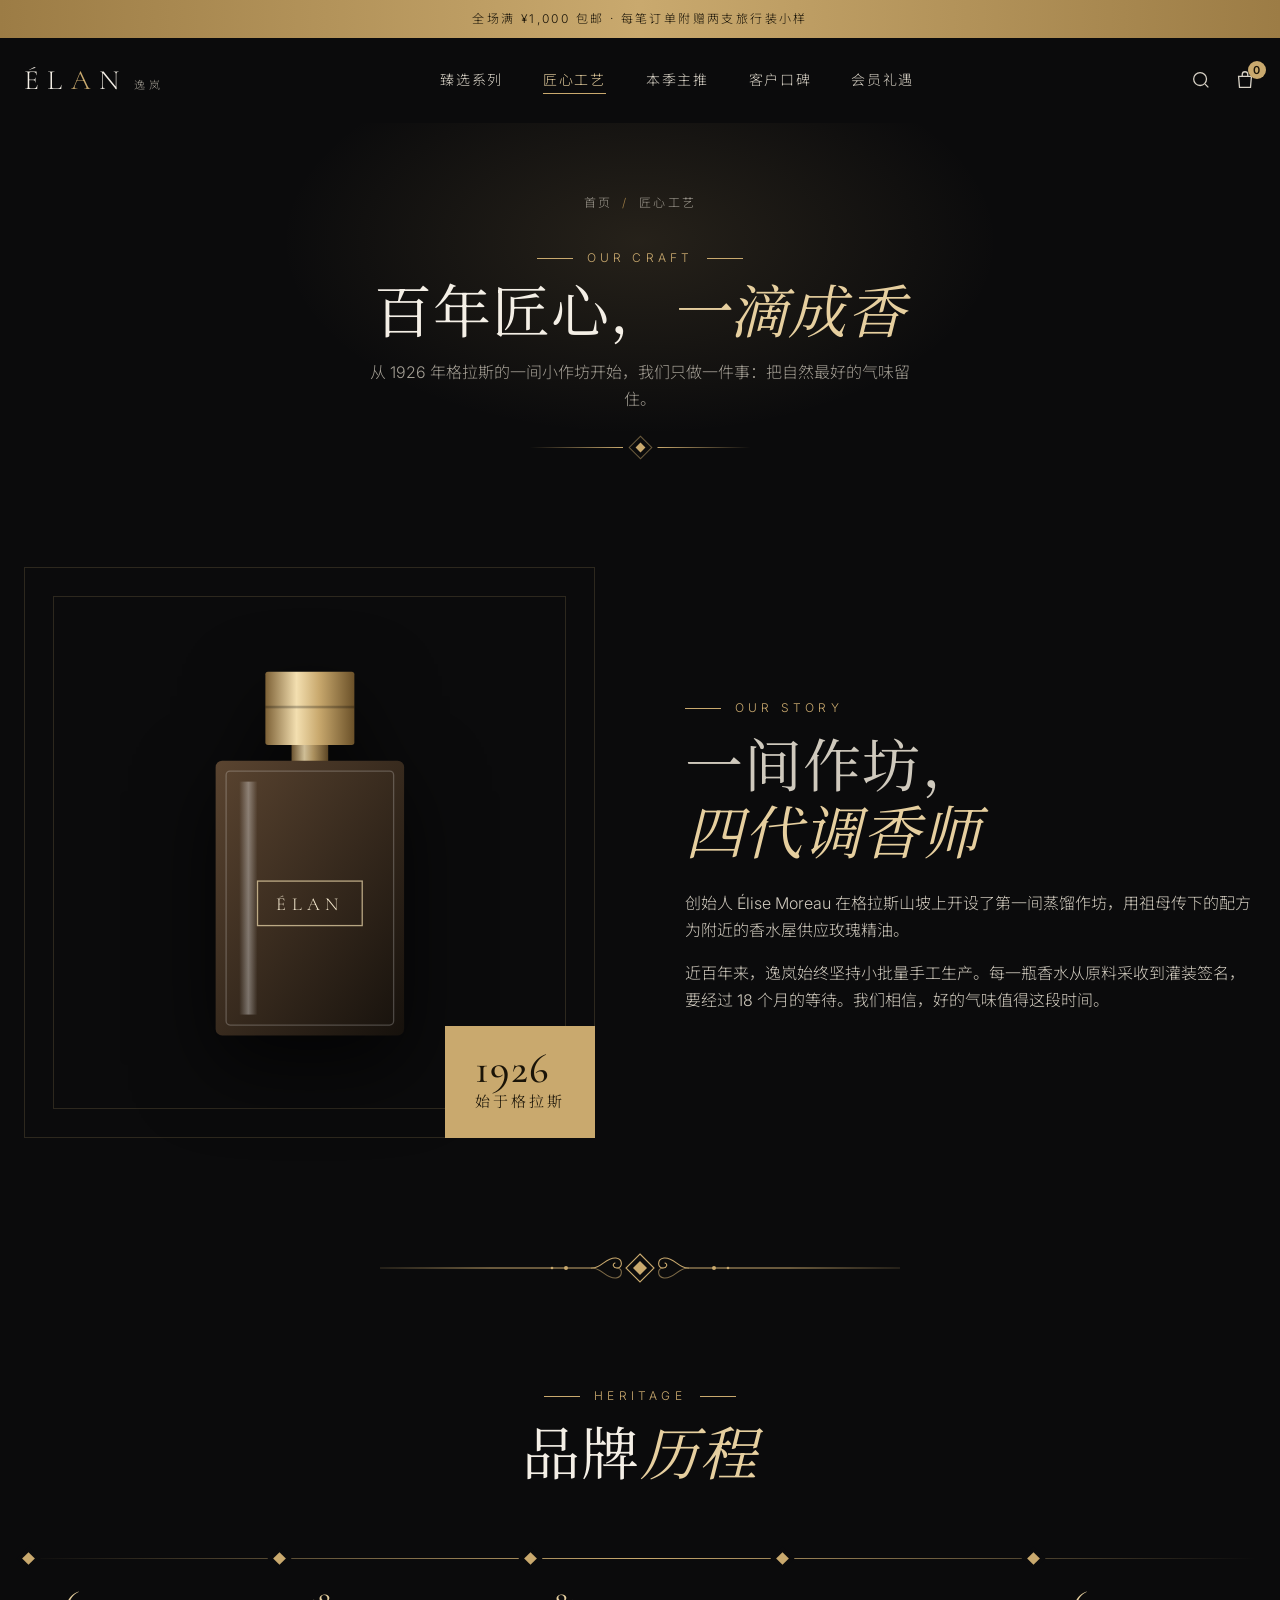
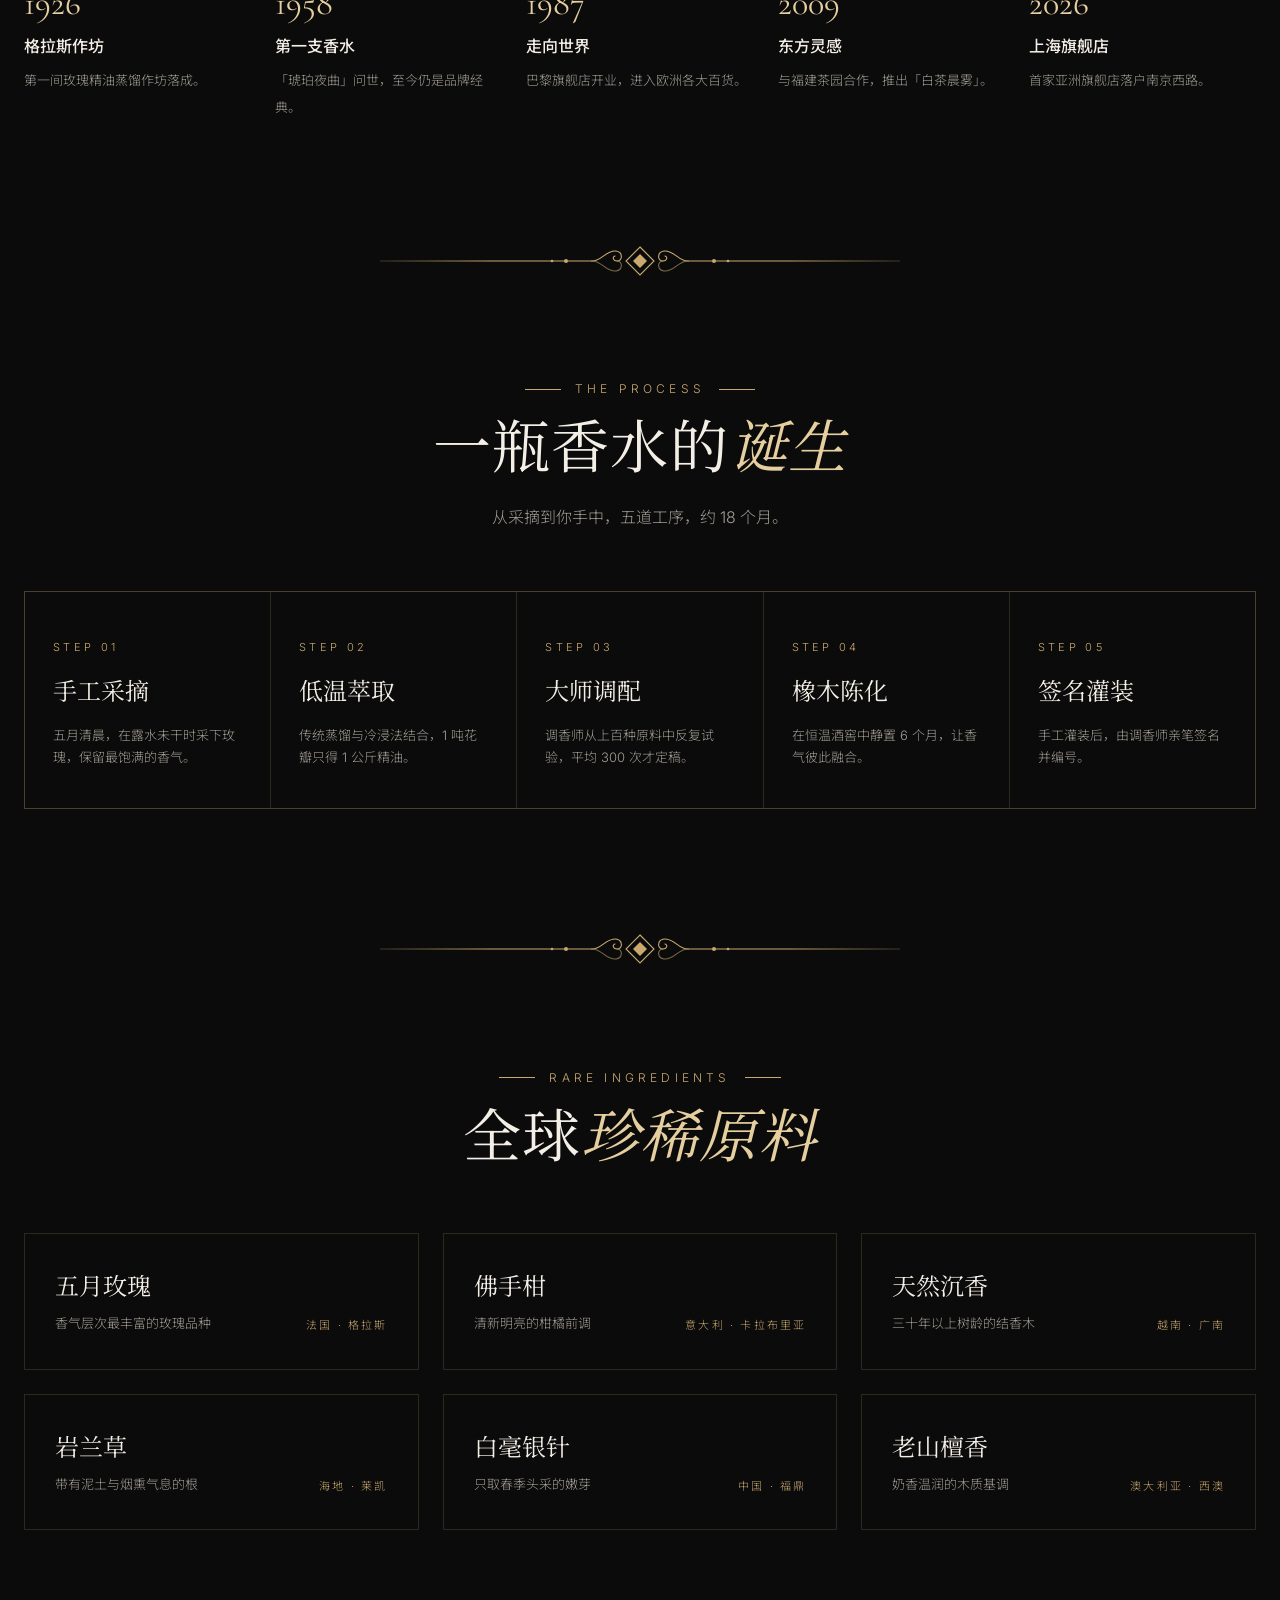
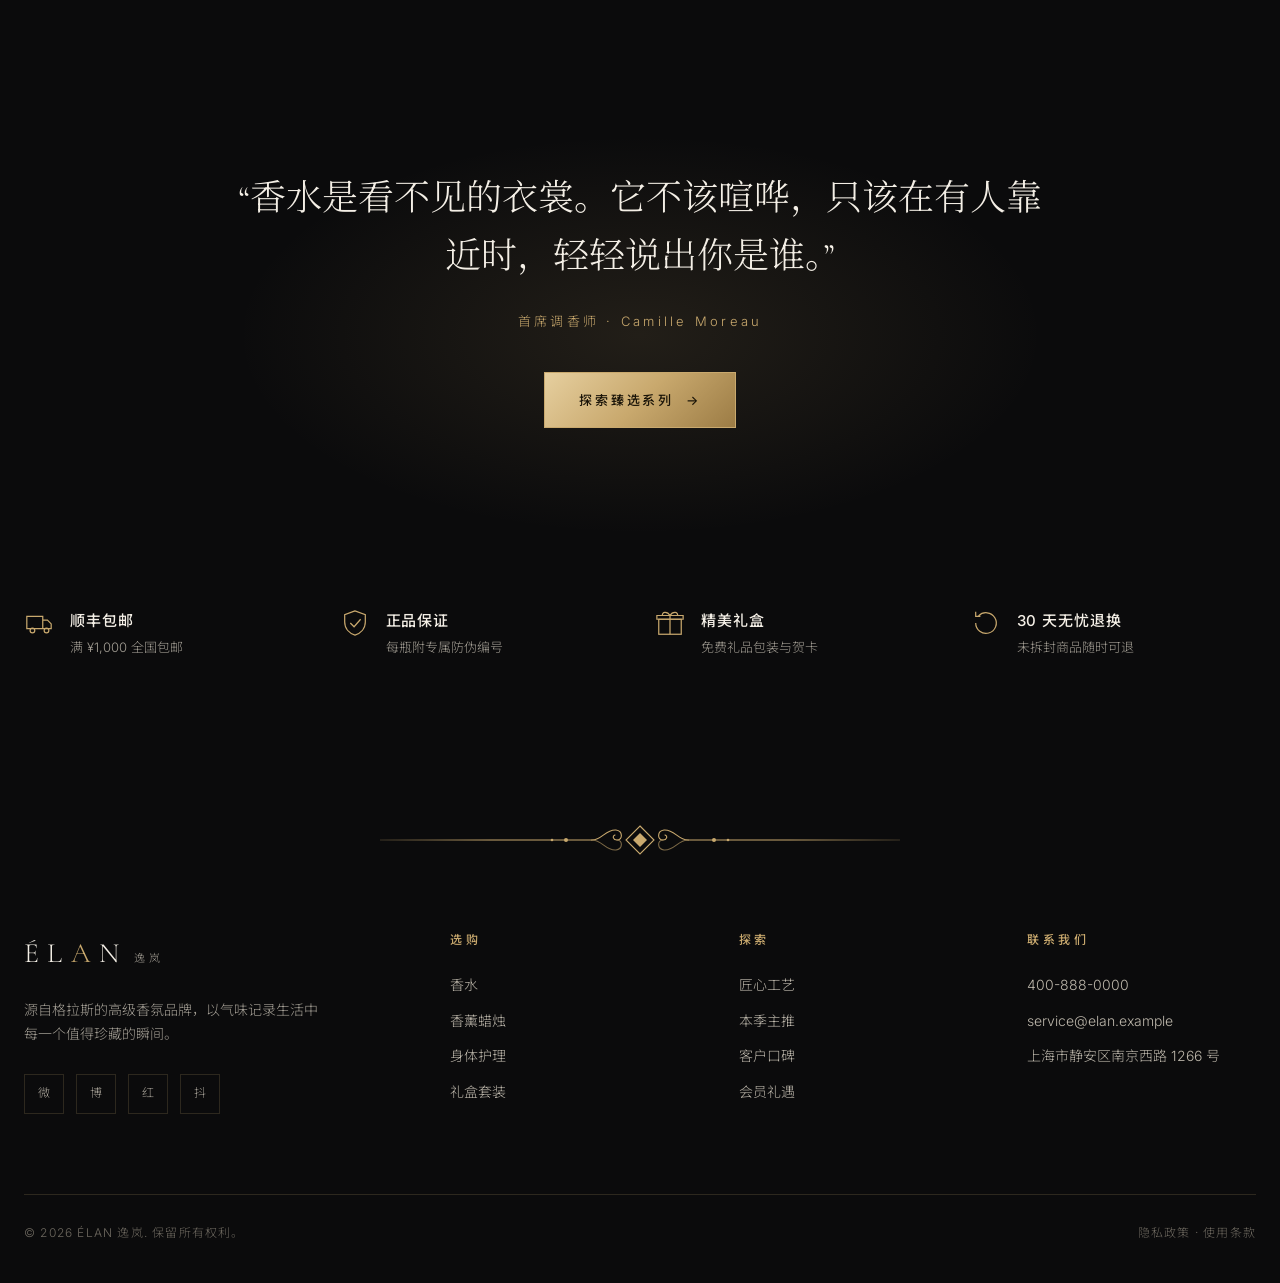
==== craft.html @ 44e28433 "Split into multi-page site with search, cart and product pages - Shared header/footer, product data " ====
<!doctype html>
<html lang="zh-CN">
<head>
  <meta charset="utf-8" />
  <meta name="viewport" content="width=device-width, initial-scale=1" />
  <title>匠心工艺 · ÉLAN 逸岚</title>
  <link rel="preconnect" href="https://fonts.googleapis.com" />
  <link rel="preconnect" href="https://fonts.gstatic.com" crossorigin />
  <link href="https://fonts.googleapis.com/css2?family=Cormorant+Garamond:ital,wght@0,300;0,400;0,500;1,300;1,400&family=Inter:wght@300;400;500&family=Noto+Sans+SC:wght@300;400;500&family=Noto+Serif+SC:wght@300;400;500&display=swap" rel="stylesheet" />
  <link rel="stylesheet" href="assets/styles.css" />
</head>
<body>
  <div id="site-header"></div>

  <main>
    <section class="page-hero">
      <div class="container">
        <nav class="breadcrumb" aria-label="面包屑"><a href="index.html">首页</a><span>/</span>匠心工艺</nav>
        <span class="eyebrow eyebrow-center">Our Craft</span>
        <h1 class="section-title">百年匠心，<em>一滴成香</em></h1>
        <p class="section-lead">从 1926 年格拉斯的一间小作坊开始，我们只做一件事：把自然最好的气味留住。</p>
        <div class="divider-gem" aria-hidden="true"><span></span></div>
      </div>
    </section>
    <section class="tight">
      <div class="container split">
        <div class="craft-visual reveal">
          <div data-bottle="square,#5a4430,#16110c"></div>
          <div class="year"><b>1926</b>始于格拉斯</div>
        </div>
        <div class="prose reveal d1">
          <span class="eyebrow">Our Story</span>
          <h2 class="section-title">一间作坊，<br/><em>四代调香师</em></h2>
          <p>创始人 Élise Moreau 在格拉斯山坡上开设了第一间蒸馏作坊，用祖母传下的配方为附近的香水屋供应玫瑰精油。</p>
          <p>近百年来，逸岚始终坚持小批量手工生产。每一瓶香水从原料采收到灌装签名，要经过 18 个月的等待。我们相信，好的气味值得这段时间。</p>
        </div>
      </div>
    </section>

    <section style="padding-top:0">
      <div class="container">
        <div class="divider-ornate" aria-hidden="true"><svg><use href="#flourish"/></svg></div>
        <div style="text-align:center"><span class="eyebrow eyebrow-center">Heritage</span><h2 class="section-title">品牌<em>历程</em></h2></div>
        <ol class="timeline">
          <li class="reveal"><b>1926</b><strong>格拉斯作坊</strong><span>第一间玫瑰精油蒸馏作坊落成。</span></li>
          <li class="reveal d1"><b>1958</b><strong>第一支香水</strong><span>「琥珀夜曲」问世，至今仍是品牌经典。</span></li>
          <li class="reveal d2"><b>1987</b><strong>走向世界</strong><span>巴黎旗舰店开业，进入欧洲各大百货。</span></li>
          <li class="reveal d3"><b>2009</b><strong>东方灵感</strong><span>与福建茶园合作，推出「白茶晨雾」。</span></li>
          <li class="reveal"><b>2026</b><strong>上海旗舰店</strong><span>首家亚洲旗舰店落户南京西路。</span></li>
        </ol>
      </div>
    </section>

    <section style="padding-top:0">
      <div class="container">
        <div class="divider-ornate" aria-hidden="true"><svg><use href="#flourish"/></svg></div>
        <div style="text-align:center"><span class="eyebrow eyebrow-center">The Process</span><h2 class="section-title">一瓶香水的<em>诞生</em></h2><p class="section-lead" style="margin:0 auto">从采摘到你手中，五道工序，约 18 个月。</p></div>
        <ol class="steps">
          <li class="reveal"><h4>手工采摘</h4><p>五月清晨，在露水未干时采下玫瑰，保留最饱满的香气。</p></li>
          <li class="reveal d1"><h4>低温萃取</h4><p>传统蒸馏与冷浸法结合，1 吨花瓣只得 1 公斤精油。</p></li>
          <li class="reveal d2"><h4>大师调配</h4><p>调香师从上百种原料中反复试验，平均 300 次才定稿。</p></li>
          <li class="reveal d3"><h4>橡木陈化</h4><p>在恒温酒窖中静置 6 个月，让香气彼此融合。</p></li>
          <li class="reveal"><h4>签名灌装</h4><p>手工灌装后，由调香师亲笔签名并编号。</p></li>
        </ol>
      </div>
    </section>

    <section style="padding-top:0">
      <div class="container">
        <div class="divider-ornate" aria-hidden="true"><svg><use href="#flourish"/></svg></div>
        <div style="text-align:center"><span class="eyebrow eyebrow-center">Rare Ingredients</span><h2 class="section-title">全球<em>珍稀原料</em></h2></div>
        <div class="origins">
          <div class="origin reveal"><div><h4>五月玫瑰</h4><p>香气层次最丰富的玫瑰品种</p></div><small>法国 · 格拉斯</small></div>
          <div class="origin reveal d1"><div><h4>佛手柑</h4><p>清新明亮的柑橘前调</p></div><small>意大利 · 卡拉布里亚</small></div>
          <div class="origin reveal d2"><div><h4>天然沉香</h4><p>三十年以上树龄的结香木</p></div><small>越南 · 广南</small></div>
          <div class="origin reveal"><div><h4>岩兰草</h4><p>带有泥土与烟熏气息的根</p></div><small>海地 · 莱凯</small></div>
          <div class="origin reveal d1"><div><h4>白毫银针</h4><p>只取春季头采的嫩芽</p></div><small>中国 · 福鼎</small></div>
          <div class="origin reveal d2"><div><h4>老山檀香</h4><p>奶香温润的木质基调</p></div><small>澳大利亚 · 西澳</small></div>
        </div>
      </div>
    </section>

    <section class="cta">
      <div class="container pull-quote">
        <p class="reveal">“香水是看不见的衣裳。它不该喧哗，只该在有人靠近时，轻轻说出你是谁。”</p>
        <cite class="reveal d1">首席调香师 · Camille Moreau</cite>
        <a href="collection.html" class="btn btn-primary reveal d2" style="margin-top:40px">探索臻选系列 <span class="arrow">→</span></a>
      </div>
    </section>
  </main>

  <div id="site-footer"></div>

  <script src="assets/core.js"></script>
  <script>

  </script>
</body>
</html>
---- assets/styles.css ----
/* =========================================================
   ÉLAN 逸岚 — 高端产品展示模板
   配色：曜石黑 + 香槟金 + 象牙白
   修改下方 :root 变量即可整体换色
   ========================================================= */
:root {
  --bg: #0b0b0c;
  --bg-soft: #131315;
  --bg-card: #18181b;
  --line: rgba(201, 169, 110, 0.18);
  --gold: #c9a96e;
  --gold-light: #e6cf9f;
  --gold-deep: #9c7c45;
  --ivory: #f4efe6;
  --muted: #a39e94;
  --serif: "Cormorant Garamond", "Noto Serif SC", "Songti SC", serif;
  --sans: "Inter", "Noto Sans SC", "PingFang SC", "Microsoft YaHei", sans-serif;
  --radius: 4px;
  --max: 1240px;
  --ease: cubic-bezier(0.22, 0.61, 0.36, 1);
}

*,
*::before,
*::after { box-sizing: border-box; margin: 0; padding: 0; }

html { scroll-behavior: smooth; }

body {
  background: var(--bg);
  color: var(--ivory);
  font-family: var(--sans);
  font-weight: 300;
  line-height: 1.7;
  -webkit-font-smoothing: antialiased;
  overflow-x: hidden;
}

img, svg { display: block; max-width: 100%; }
a { color: inherit; text-decoration: none; }
button { font: inherit; color: inherit; background: none; border: 0; cursor: pointer; }

.container { width: min(var(--max), 100% - 48px); margin-inline: auto; }

.eyebrow {
  display: inline-flex;
  align-items: center;
  gap: 14px;
  font-size: 12px;
  letter-spacing: 0.35em;
  text-transform: uppercase;
  color: var(--gold);
}
.eyebrow::before { content: ""; width: 36px; height: 1px; background: var(--gold); }

.section-title {
  font-family: var(--serif);
  font-weight: 400;
  font-size: clamp(34px, 5vw, 58px);
  line-height: 1.15;
  letter-spacing: 0.02em;
  margin: 18px 0 20px;
}
.section-title em { font-style: italic; color: var(--gold-light); }
.section-lead { color: var(--muted); max-width: 560px; font-size: 16px; }

.btn {
  display: inline-flex;
  align-items: center;
  gap: 12px;
  padding: 16px 34px;
  font-size: 13px;
  letter-spacing: 0.22em;
  text-transform: uppercase;
  border: 1px solid var(--gold);
  transition: all 0.4s var(--ease);
}
.btn-primary {
  background: linear-gradient(135deg, var(--gold-light), var(--gold) 50%, var(--gold-deep));
  color: #1a1408;
  font-weight: 500;
}
.btn-primary:hover { box-shadow: 0 12px 40px -10px rgba(201, 169, 110, 0.6); transform: translateY(-2px); }
.btn-ghost { color: var(--gold-light); }
.btn-ghost:hover { background: rgba(201, 169, 110, 0.08); }
.btn .arrow { transition: transform 0.4s var(--ease); }
.btn:hover .arrow { transform: translateX(4px); }

/* ---------- 顶部公告 & 导航 ---------- */
.announce {
  background: linear-gradient(90deg, var(--gold-deep), var(--gold), var(--gold-deep));
  color: #1a1408;
  text-align: center;
  font-size: 12px;
  letter-spacing: 0.2em;
  padding: 9px 16px;
}

.nav {
  position: sticky;
  top: 0;
  z-index: 50;
  transition: background 0.4s, border-color 0.4s;
  border-bottom: 1px solid transparent;
}
.nav.scrolled {
  background: rgba(11, 11, 12, 0.82);
  backdrop-filter: blur(14px);
  border-color: var(--line);
}
.nav-inner { display: flex; align-items: center; justify-content: space-between; height: 84px; }
.logo { font-family: var(--serif); font-size: 28px; letter-spacing: 0.3em; }
.logo span { color: var(--gold); }
.logo small { font-family: var(--sans); font-size: 11px; letter-spacing: 0.4em; color: var(--muted); margin-left: 6px; }
.nav-links { display: flex; gap: 40px; list-style: none; font-size: 14px; letter-spacing: 0.12em; }
.nav-links a { position: relative; color: #d8d2c6; transition: color 0.3s; }
.nav-links a::after {
  content: ""; position: absolute; left: 0; bottom: -6px; width: 0; height: 1px;
  background: var(--gold); transition: width 0.4s var(--ease);
}
.nav-links a:hover { color: var(--gold-light); }
.nav-links a:hover::after { width: 100%; }
.nav-actions { display: flex; align-items: center; gap: 22px; }
.icon-btn { position: relative; width: 22px; height: 22px; color: #d8d2c6; transition: color 0.3s; }
.icon-btn:hover { color: var(--gold-light); }
.cart-count {
  position: absolute; top: -8px; right: -10px; min-width: 18px; height: 18px;
  padding: 0 4px; border-radius: 9px; background: var(--gold); color: #1a1408;
  font-size: 11px; font-weight: 600; display: grid; place-items: center;
  transition: transform 0.3s var(--ease);
}
.cart-count.bump { transform: scale(1.35); }
.menu-toggle { display: none; }

/* ---------- Hero：展台式开场 ---------- */
.hero { position: relative; overflow: hidden; padding: 56px 0 0; text-align: center; }
.hero::before {
  content: ""; position: absolute; inset: 0;
  background:
    radial-gradient(50% 55% at 50% 42%, rgba(201, 169, 110, 0.26), transparent 70%);
}
.hero-word {
  position: absolute; left: 50%; top: 40px; transform: translateX(-50%);
  font-family: var(--serif); font-weight: 300; font-size: clamp(120px, 26vw, 420px);
  line-height: 0.9; letter-spacing: 0.08em; white-space: nowrap; pointer-events: none;
  background: linear-gradient(180deg, rgba(230, 207, 159, 0.22), rgba(201, 169, 110, 0.02) 80%);
  -webkit-background-clip: text; background-clip: text; color: transparent;
}
.hero-inner { position: relative; display: flex; flex-direction: column; align-items: center; }
.eyebrow-center::after { content: ""; width: 36px; height: 1px; background: var(--gold); }
.hero-stage {
  position: relative; display: flex; align-items: flex-end; justify-content: center;
  gap: clamp(8px, 2.4vw, 36px); width: 100%; max-width: 900px;
  height: clamp(240px, 34vw, 420px); margin: 30px 0 8px; padding-bottom: 34px;
}
.stage-item { position: relative; z-index: 1; filter: drop-shadow(0 30px 30px rgba(0, 0, 0, 0.7)); transition: transform 0.6s var(--ease); }
.stage-item:hover { transform: translateY(-10px); }
.s-hero { width: 22%; animation: float 7s ease-in-out infinite; }
.s-mid { width: 15%; opacity: 0.92; }
.s-far { width: 11%; opacity: 0.7; }
.stage-floor {
  position: absolute; left: 0; right: 0; bottom: 0; height: 37px;
  background: radial-gradient(50% 100% at 50% 0%, rgba(201, 169, 110, 0.32), transparent 80%);
  border-top: 1px solid rgba(201, 169, 110, 0.35);
}
.hero h1 {
  font-family: var(--serif); font-weight: 400; font-size: clamp(36px, 5.4vw, 74px);
  line-height: 1.15; letter-spacing: 0.12em; margin: 26px 0 18px; text-wrap: balance;
}
.hero h1 .dot { color: var(--gold); margin: 0 0.3em; }
.hero h1 em { font-style: normal; background: linear-gradient(120deg, var(--gold-light), var(--gold-deep)); -webkit-background-clip: text; background-clip: text; color: transparent; }
.hero p { color: var(--muted); font-size: 16px; max-width: 520px; margin: 0 auto 38px; }
.hero-cta { display: flex; flex-wrap: wrap; gap: 18px; justify-content: center; }
.hero-bar {
  position: relative; display: grid; grid-template-columns: repeat(4, 1fr);
  margin-top: 72px; border-top: 1px solid var(--line);
}
.hero-bar div { padding: 30px 12px; display: flex; flex-direction: column; gap: 4px; }
.hero-bar div + div { border-left: 1px solid var(--line); }
.hero-bar strong { font-family: var(--serif); font-weight: 400; font-size: 30px; color: var(--gold-light); line-height: 1; }
.hero-bar span { font-size: 12px; letter-spacing: 0.18em; color: var(--muted); }

.rise { animation: rise 1.1s var(--ease) both; }
.rise.r1 { animation-delay: 0.1s; } .rise.r2 { animation-delay: 0.25s; } .rise.r3 { animation-delay: 0.4s; } .rise.r4 { animation-delay: 0.55s; }
@keyframes rise { from { opacity: 0; transform: translateY(30px); } }
@keyframes float { 50% { transform: translateY(-14px); } }

/* ---------- 分割线 ---------- */
.divider-ornate { display: flex; justify-content: center; color: var(--gold); margin-bottom: 90px; }
.divider-ornate svg {
  width: min(600px, 100%); height: 40px;
  -webkit-mask-image: linear-gradient(90deg, transparent, #000 25%, #000 75%, transparent);
  mask-image: linear-gradient(90deg, transparent, #000 25%, #000 75%, transparent);
}
.divider-gem { display: flex; align-items: center; justify-content: center; gap: 14px; margin: 4px auto 26px; width: 220px; }
.divider-gem::before, .divider-gem::after { content: ""; flex: 1; height: 1px; background: linear-gradient(90deg, transparent, var(--gold)); }
.divider-gem::after { transform: scaleX(-1); }
.divider-gem span { width: 7px; height: 7px; background: var(--gold); transform: rotate(45deg); box-shadow: 0 0 0 4px var(--bg), 0 0 0 5px rgba(201, 169, 110, 0.5); }
.divider-gem.left { margin: 8px 0 22px; width: 180px; }
.divider-gem.left::before { display: none; }
.divider-gem.left span { box-shadow: 0 0 0 4px #17140f, 0 0 0 5px rgba(201, 169, 110, 0.5); }
.footer .divider-ornate { margin-bottom: 70px; }

/* ---------- 荣誉奖项条 ---------- */
.honors {
  position: relative; padding: 40px 0 20px;
}
.honors-title {
  display: flex; align-items: center; justify-content: center; gap: 18px; margin-bottom: 36px;
  font-size: 12px; letter-spacing: 0.5em; color: var(--gold);
}
.honors-title::before, .honors-title::after { content: ""; width: 60px; height: 1px; background: linear-gradient(90deg, transparent, var(--gold)); }
.honors-title::after { transform: scaleX(-1); }
.honors-grid { list-style: none; display: grid; grid-template-columns: repeat(4, 1fr); }
.honors-grid li {
  display: flex; align-items: center; justify-content: center; gap: 10px; padding: 6px 12px; text-align: center;
  transition: transform 0.5s var(--ease);
}
.honors-grid li + li { border-left: 1px solid var(--line); }
.honors-grid li:hover { transform: translateY(-4px); }
.honors-grid li:hover .laurel { color: var(--gold-light); }
.laurel { width: 26px; height: 52px; flex-shrink: 0; color: var(--gold); opacity: 0.85; transition: color 0.4s; }
.laurel.flip { transform: scaleX(-1); }
.honors-grid small { display: block; font-family: var(--serif); font-size: 13px; letter-spacing: 0.3em; color: var(--gold); }
.honors-grid strong { display: block; font-family: var(--serif); font-weight: 500; font-size: 19px; letter-spacing: 0.12em; color: var(--ivory); margin: 2px 0; }
.honors-grid span { display: block; font-size: 12px; letter-spacing: 0.1em; color: var(--muted); }

/* ---------- 通用 section ---------- */
section { padding: 120px 0; scroll-margin-top: 100px; }
.section-head { display: flex; justify-content: space-between; align-items: flex-end; gap: 40px; margin-bottom: 70px; flex-wrap: wrap; }

/* ---------- 产品 ---------- */
.filters { display: flex; gap: 8px; flex-wrap: wrap; }
.filter {
  padding: 10px 22px; font-size: 13px; letter-spacing: 0.15em;
  border: 1px solid var(--line); color: var(--muted); transition: all 0.3s;
}
.filter:hover, .filter.active { border-color: var(--gold); color: var(--gold-light); background: rgba(201, 169, 110, 0.06); }

.products { display: grid; grid-template-columns: repeat(4, 1fr); gap: 24px; }
.product {
  position: relative; background: var(--bg-card); border: 1px solid transparent;
  transition: border-color 0.5s, transform 0.5s var(--ease), opacity 0.4s;
}
.product:hover { border-color: var(--line); transform: translateY(-6px); }
.product.hide { display: none; }
.product-media {
  position: relative; aspect-ratio: 4 / 5; display: grid; place-items: center; overflow: hidden;
  background: radial-gradient(70% 60% at 50% 45%, var(--glow, rgba(201, 169, 110, 0.18)), transparent 70%), #121214;
}
.product-media svg { width: 46%; transition: transform 0.8s var(--ease); filter: drop-shadow(0 24px 30px rgba(0, 0, 0, 0.6)); }
.product:hover .product-media svg { transform: scale(1.07) rotate(-2deg); }
.tag {
  position: absolute; top: 18px; left: 18px; font-size: 11px; letter-spacing: 0.2em;
  padding: 5px 12px; border: 1px solid var(--gold); color: var(--gold-light); background: rgba(11, 11, 12, 0.6);
}
.quick-add {
  position: absolute; left: 18px; right: 18px; bottom: 18px; padding: 14px;
  background: var(--ivory); color: #121212; font-size: 12px; letter-spacing: 0.22em; font-weight: 500;
  opacity: 0; transform: translateY(14px); transition: all 0.45s var(--ease);
}
.quick-add:hover { background: var(--gold-light); }
.product:hover .quick-add, .quick-add:focus-visible { opacity: 1; transform: none; }
.product-info { padding: 22px 22px 26px; }
.product-info .cat { font-size: 11px; letter-spacing: 0.25em; color: var(--gold); }
.product-info h3 { font-family: var(--serif); font-weight: 400; font-size: 24px; margin: 6px 0 4px; letter-spacing: 0.04em; }
.product-info .desc { font-size: 13px; color: var(--muted); }
.price-row { display: flex; justify-content: space-between; align-items: center; margin-top: 16px; padding-top: 16px; border-top: 1px solid rgba(255, 255, 255, 0.06); }
.price { font-family: var(--serif); font-size: 22px; color: var(--gold-light); }
.price s { font-size: 15px; color: #5f5a52; margin-left: 8px; }
.stars { color: var(--gold); font-size: 12px; letter-spacing: 2px; }

/* ---------- 工艺 / 卖点 ---------- */
.craft { position: relative; overflow: hidden; background: radial-gradient(45% 55% at 22% 50%, rgba(201, 169, 110, 0.08), transparent 70%); }
.craft-grid { display: grid; grid-template-columns: 1fr 1fr; gap: 100px; align-items: center; }
.craft-visual { position: relative; aspect-ratio: 1; border: 1px solid var(--line); display: grid; place-items: center; }
.craft-visual::before { content: ""; position: absolute; inset: 28px; border: 1px solid var(--line); }
.craft-visual [data-bottle] { width: 46%; position: relative; filter: drop-shadow(0 30px 40px rgba(0, 0, 0, 0.7)); }
.craft-visual .year {
  position: absolute; bottom: -1px; right: -1px; background: var(--gold); color: #1a1408;
  padding: 22px 30px; font-family: var(--serif); font-size: 15px; letter-spacing: 0.2em;
}
.craft-visual .year b { display: block; font-size: 42px; font-weight: 500; letter-spacing: 0.02em; line-height: 1; }
.features { display: grid; grid-template-columns: 1fr 1fr; gap: 44px 40px; margin-top: 54px; }
.feature .num { font-family: var(--serif); font-size: 15px; color: var(--gold); letter-spacing: 0.2em; }
.feature h4 { font-family: var(--serif); font-weight: 400; font-size: 23px; margin: 8px 0 8px; }
.feature p { font-size: 14px; color: var(--muted); }

/* ---------- 数据 ---------- */
.stats { padding: 40px 0 60px; }
.stats-grid { display: grid; grid-template-columns: repeat(4, 1fr); text-align: center; }
.stat { padding: 10px 20px; }
.stat + .stat { border-left: 1px solid var(--line); }
.stat strong { display: block; font-family: var(--serif); font-weight: 300; font-size: clamp(40px, 5vw, 64px); color: var(--gold-light); line-height: 1.1; }
.stat span { font-size: 13px; letter-spacing: 0.2em; color: var(--muted); }

/* ---------- 大图主推 ---------- */
.spotlight-card {
  position: relative; display: grid; grid-template-columns: 1fr 1fr; min-height: 560px; overflow: hidden;
  background: linear-gradient(120deg, #1d1912, #0e0e10 60%);
  border: 1px solid var(--line);
}
.spotlight-copy { padding: 80px 70px; display: flex; flex-direction: column; justify-content: center; position: relative; z-index: 1; }
.spotlight-copy .price { font-size: 36px; margin: 0 0 34px; }
.spotlight-list { list-style: none; margin: 10px 0 30px; display: grid; gap: 12px; }
.spotlight-list li { display: flex; gap: 14px; font-size: 15px; color: #cfc9bd; }
.spotlight-list li::before { content: "✦"; color: var(--gold); font-size: 12px; margin-top: 4px; }
.spotlight-visual { position: relative; display: grid; place-items: center; }
.spotlight-visual::before {
  content: ""; position: absolute; width: 440px; height: 440px; border-radius: 50%;
  background: radial-gradient(circle, rgba(201, 169, 110, 0.35), transparent 65%);
}
.spotlight-copy .hero-cta { justify-content: flex-start; }
.spotlight-visual svg { position: relative; width: 250px; filter: drop-shadow(0 40px 50px rgba(0, 0, 0, 0.8)); }

/* ---------- 评价 ---------- */
.testimonials-grid { display: grid; grid-template-columns: repeat(3, 1fr); gap: 24px; }
.quote { padding: 48px 40px; border: 1px solid var(--line); background: var(--bg-card); position: relative; transition: border-color 0.4s; }
.quote:hover { border-color: rgba(201, 169, 110, 0.45); }
.quote::before { content: "“"; position: absolute; top: 14px; right: 30px; font-family: var(--serif); font-size: 110px; line-height: 1; color: rgba(201, 169, 110, 0.18); }
.quote p { font-family: var(--serif); font-size: 20px; line-height: 1.65; color: #e6e0d4; margin: 18px 0 32px; }
.quote footer { display: flex; align-items: center; gap: 14px; }
.avatar { width: 46px; height: 46px; border-radius: 50%; display: grid; place-items: center; font-family: var(--serif); font-size: 18px; color: #1a1408; background: linear-gradient(135deg, var(--gold-light), var(--gold-deep)); }
.quote footer strong { display: block; font-weight: 500; font-size: 15px; }
.quote footer span { font-size: 12px; color: var(--muted); letter-spacing: 0.1em; }

/* ---------- CTA ---------- */
.cta { position: relative; text-align: center; padding: 120px 0 140px; overflow: hidden; }
.cta::before { content: ""; position: absolute; inset: 0; background: radial-gradient(45% 55% at 50% 55%, rgba(201, 169, 110, 0.12), transparent 70%); }
.cta .container { position: relative; }
.cta .section-lead { margin: 0 auto 46px; }
.subscribe { display: flex; max-width: 520px; margin: 0 auto; border: 1px solid var(--gold); }
.subscribe input {
  flex: 1; min-width: 0; background: transparent; border: 0; outline: 0; padding: 0 24px;
  color: var(--ivory); font: inherit; font-size: 15px;
}
.subscribe input::placeholder { color: #6d685f; }
.subscribe .btn { border: 0; }
.form-note { margin-top: 18px; font-size: 13px; color: var(--gold-light); min-height: 20px; }

/* ---------- 服务保障 ---------- */
.perks { padding: 40px 0 70px; }
.perks-grid { display: grid; grid-template-columns: repeat(4, 1fr); gap: 30px; }
.perk { display: flex; gap: 16px; align-items: flex-start; }
.perk svg { width: 30px; flex-shrink: 0; color: var(--gold); }
.perk strong { display: block; font-weight: 500; font-size: 15px; letter-spacing: 0.06em; }
.perk span { font-size: 13px; color: var(--muted); }

/* ---------- Footer ---------- */
.footer { padding: 90px 0 40px; }
.footer-grid { display: grid; grid-template-columns: 1.6fr repeat(3, 1fr); gap: 60px; }
.footer p { color: var(--muted); font-size: 14px; margin-top: 20px; max-width: 300px; }
.footer h5 { font-size: 12px; letter-spacing: 0.3em; color: var(--gold); font-weight: 500; margin-bottom: 22px; }
.footer ul { list-style: none; display: grid; gap: 12px; font-size: 14px; color: #bdb7ab; }
.footer ul a:hover { color: var(--gold-light); }
.socials { display: flex; gap: 12px; margin-top: 28px; }
.socials a { width: 40px; height: 40px; border: 1px solid var(--line); display: grid; place-items: center; font-size: 12px; color: var(--muted); transition: all 0.3s; }
.socials a:hover { border-color: var(--gold); color: var(--gold-light); }
.footer-bottom { margin-top: 80px; padding-top: 28px; border-top: 1px solid var(--line); display: flex; justify-content: space-between; font-size: 12px; color: #6d685f; letter-spacing: 0.1em; flex-wrap: wrap; gap: 12px; }

/* ---------- Toast ---------- */
.toast {
  position: fixed; left: 50%; bottom: 30px; transform: translate(-50%, 30px); opacity: 0; pointer-events: none;
  background: var(--ivory); color: #121212; padding: 14px 28px; font-size: 14px; letter-spacing: 0.08em;
  transition: all 0.45s var(--ease); z-index: 100; box-shadow: 0 20px 40px -10px rgba(0, 0, 0, 0.6);
}
.toast.show { opacity: 1; transform: translate(-50%, 0); }

/* ---------- 滚动渐显 ---------- */
.reveal { opacity: 0; transform: translateY(40px); transition: opacity 1s var(--ease), transform 1s var(--ease); }
.reveal.in { opacity: 1; transform: none; }
.reveal.d1 { transition-delay: 0.1s; }
.reveal.d2 { transition-delay: 0.2s; }
.reveal.d3 { transition-delay: 0.3s; }

@media (prefers-reduced-motion: reduce) {
  *, *::before, *::after { animation: none !important; transition: none !important; }
  .reveal { opacity: 1; transform: none; }
}

/* ---------- 响应式 ---------- */
@media (max-width: 1080px) {
  .products { grid-template-columns: repeat(2, 1fr); }
  .craft-grid { gap: 60px; }
  .footer-grid { grid-template-columns: 1fr 1fr; }
  .perks-grid { grid-template-columns: repeat(2, 1fr); }
}

@media (max-width: 860px) {
  section { padding: 100px 0; }
  .nav-links {
    position: fixed; inset: 84px 0 auto 0; flex-direction: column; gap: 0;
    background: rgba(11, 11, 12, 0.97); backdrop-filter: blur(14px);
    border-bottom: 1px solid var(--line);
    max-height: 0; overflow: hidden; transition: max-height 0.5s var(--ease);
  }
  .nav-links.open { max-height: 400px; }
  .nav-links li { border-top: 1px solid var(--line); }
  .nav-links a { display: block; padding: 18px 24px; }
  .nav-links a::after { display: none; }
  .menu-toggle { display: block; }
  .craft-grid, .spotlight-card { grid-template-columns: 1fr; }
  .spotlight-copy { padding: 60px 32px; }
  .hero-bar { grid-template-columns: repeat(2, 1fr); }
  .honors-grid { grid-template-columns: repeat(2, 1fr); row-gap: 28px; }
  .honors-grid li:nth-child(3) { border-left: 0; }
  .hero-bar div:nth-child(3) { border-left: 0; }
  .hero-bar div:nth-child(n+3) { border-top: 1px solid var(--line); }
  .spotlight-visual { min-height: 380px; order: -1; }
  .stats-grid { grid-template-columns: repeat(2, 1fr); row-gap: 40px; }
  .stat:nth-child(3) { border-left: 0; }
  .testimonials-grid { grid-template-columns: 1fr; }
}

@media (max-width: 560px) {
  .container { width: calc(100% - 32px); }
  .logo { font-size: 22px; }
  .logo small { display: none; }
  .products { grid-template-columns: 1fr; }
  .features { grid-template-columns: 1fr; }
  .footer-grid { grid-template-columns: 1fr; gap: 40px; }
  .perks-grid { grid-template-columns: 1fr; }
  .subscribe { flex-direction: column; }
  .subscribe input { padding: 18px 20px; }
  .subscribe .btn { justify-content: center; }
  .quick-add { opacity: 1; transform: none; }
  .quote { padding: 40px 26px; }
  .honors-grid li { gap: 4px; padding: 4px; }
  .laurel { width: 16px; height: 34px; }
  .honors-grid strong { font-size: 15px; letter-spacing: 0.04em; white-space: nowrap; }
  .honors-grid span { font-size: 11px; letter-spacing: 0; }
  .hero h1 .dot { display: none; }
  .hero h1 em { display: block; }
  .s-far { display: none; }
  .s-hero { width: 34%; }
  .s-mid { width: 24%; }
}

/* =========================================================
   子页面通用
   ========================================================= */
.nav-links a.active { color: var(--gold-light); }
.nav-links a.active::after { width: 100%; }
.icon-btn.active { color: var(--gold-light); }
.product-figure { position: relative; }
.product-media { display: grid; }
.product-info h3 a:hover { color: var(--gold-light); }
.more-link { display: flex; justify-content: center; margin-top: 56px; }
.text-link { display: inline-block; margin-top: 26px; font-size: 13px; letter-spacing: 0.15em; color: var(--gold-light); border-bottom: 1px solid var(--line); padding-bottom: 4px; }
.text-link:hover { border-color: var(--gold); }

.page-hero { position: relative; padding: 70px 0 40px; text-align: center; }
.page-hero::before { content: ""; position: absolute; inset: 0; background: radial-gradient(40% 70% at 50% 30%, rgba(201, 169, 110, 0.14), transparent 70%); pointer-events: none; }
.page-hero .container { position: relative; }
.breadcrumb { font-size: 12px; letter-spacing: 0.2em; color: var(--muted); margin-bottom: 26px; }
.breadcrumb a:hover { color: var(--gold-light); }
.breadcrumb span { margin: 0 10px; color: var(--gold-deep); }
.page-hero .section-title { margin: 14px 0 10px; }
.page-hero .section-lead { margin: 0 auto; }
.page-hero .divider-gem { margin-top: 30px; }
section.tight { padding: 50px 0 110px; }

.toolbar { display: flex; justify-content: space-between; align-items: center; gap: 20px; flex-wrap: wrap; margin-bottom: 40px; padding-bottom: 24px; border-bottom: 1px solid var(--line); }
.toolbar .count { font-size: 13px; color: var(--muted); letter-spacing: 0.1em; }
.select {
  appearance: none; background: transparent; color: var(--ivory); border: 1px solid var(--line); padding: 10px 40px 10px 16px;
  font: inherit; font-size: 13px; letter-spacing: 0.1em; cursor: pointer;
  background-image: linear-gradient(45deg, transparent 50%, var(--gold) 50%), linear-gradient(135deg, var(--gold) 50%, transparent 50%);
  background-position: calc(100% - 20px) 50%, calc(100% - 15px) 50%; background-size: 5px 5px; background-repeat: no-repeat;
}
.select option { background: var(--bg-card); }
.empty { text-align: center; padding: 70px 20px; color: var(--muted); }
.empty h3 { font-family: var(--serif); font-weight: 400; font-size: 28px; color: var(--ivory); margin-bottom: 10px; }
.empty .btn { margin-top: 26px; }

/* 字段 */
.field { display: grid; gap: 8px; }
.field label { font-size: 12px; letter-spacing: 0.2em; color: var(--gold); }
.input, .textarea {
  width: 100%; background: rgba(255, 255, 255, 0.02); border: 1px solid var(--line); color: var(--ivory);
  font: inherit; font-size: 15px; padding: 14px 16px; outline: none; transition: border-color 0.3s;
}
.input:focus, .textarea:focus, .select:focus { border-color: var(--gold); }
.textarea { min-height: 120px; resize: vertical; }
:focus-visible { outline: 1px solid var(--gold-light); outline-offset: 3px; }

/* 数量 */
.qty { display: inline-flex; align-items: center; border: 1px solid var(--line); }
.qty button { width: 40px; height: 42px; font-size: 18px; color: var(--gold-light); transition: background 0.3s; }
.qty button:hover { background: rgba(201, 169, 110, 0.08); }
.qty span { min-width: 40px; text-align: center; font-variant-numeric: tabular-nums; }

/* 香调金字塔 */
.notes { display: grid; gap: 0; border-top: 1px solid var(--line); }
.notes div { display: grid; grid-template-columns: 90px 1fr; gap: 20px; padding: 16px 0; border-bottom: 1px solid var(--line); }
.notes dt { font-size: 12px; letter-spacing: 0.25em; color: var(--gold); padding-top: 3px; }
.notes dd { color: #d8d2c6; }

/* ---------- 商品详情 ---------- */
.pdp { display: grid; grid-template-columns: 1.1fr 1fr; gap: 80px; align-items: start; }
.pdp-media { position: sticky; top: 110px; aspect-ratio: 1; display: grid; place-items: center; border: 1px solid var(--line); background: radial-gradient(55% 55% at 50% 45%, var(--glow, rgba(201, 169, 110, 0.2)), transparent 70%); }
.pdp-media svg { width: 40%; filter: drop-shadow(0 40px 50px rgba(0, 0, 0, 0.75)); animation: float 7s ease-in-out infinite; }
.pdp-info .cat { font-size: 12px; letter-spacing: 0.3em; color: var(--gold); }
.pdp-info h1 { font-family: var(--serif); font-weight: 400; font-size: clamp(36px, 4.6vw, 56px); line-height: 1.15; margin: 10px 0 4px; }
.pdp-info .en { font-family: var(--serif); font-style: italic; font-size: 20px; color: var(--muted); }
.pdp-meta { display: flex; gap: 18px; align-items: center; margin: 18px 0 26px; font-size: 13px; color: var(--muted); }
.pdp-meta .stars { font-size: 13px; }
.pdp-info .price { font-size: 34px; }
.pdp-info .story { color: #cfc9bd; margin: 24px 0 30px; }
.buy-row { display: flex; gap: 14px; flex-wrap: wrap; margin: 30px 0; }
.buy-row .btn { flex: 1; justify-content: center; min-width: 160px; }
.assure { list-style: none; display: grid; gap: 10px; font-size: 13px; color: var(--muted); }
.assure li::before { content: "✦"; color: var(--gold); margin-right: 10px; font-size: 10px; }

/* ---------- 工艺页 ---------- */
.split { display: grid; grid-template-columns: 1fr 1fr; gap: 90px; align-items: center; }
.split p + p { margin-top: 16px; }
.split .prose { color: #cfc9bd; }
.timeline { position: relative; display: grid; grid-template-columns: repeat(5, 1fr); gap: 24px; margin-top: 60px; }
.timeline::before { content: ""; position: absolute; left: 0; right: 0; top: 7px; height: 1px; background: linear-gradient(90deg, transparent, var(--gold), transparent); }
.timeline li { list-style: none; position: relative; padding-top: 36px; }
.timeline li::before { content: ""; position: absolute; top: 3px; left: 0; width: 9px; height: 9px; background: var(--gold); transform: rotate(45deg); box-shadow: 0 0 0 4px var(--bg); }
.timeline b { display: block; font-family: var(--serif); font-weight: 400; font-size: 34px; color: var(--gold-light); line-height: 1; }
.timeline strong { display: block; font-weight: 500; margin: 12px 0 6px; }
.timeline span { font-size: 13px; color: var(--muted); }
.steps { counter-reset: s; display: grid; grid-template-columns: repeat(5, 1fr); gap: 1px; background: var(--line); border: 1px solid var(--line); margin-top: 60px; }
.steps li { list-style: none; counter-increment: s; background: var(--bg); padding: 40px 28px; }
.steps li::before { content: "STEP " counter(s, decimal-leading-zero); font-size: 11px; letter-spacing: 0.3em; color: var(--gold); }
.steps h4 { font-family: var(--serif); font-weight: 400; font-size: 24px; margin: 14px 0 10px; }
.steps p { font-size: 13px; color: var(--muted); }
.origins { display: grid; grid-template-columns: repeat(3, 1fr); gap: 24px; margin-top: 60px; }
.origin { padding: 34px 30px; border: 1px solid var(--line); display: flex; justify-content: space-between; gap: 20px; align-items: flex-end; transition: border-color 0.4s; }
.origin:hover { border-color: rgba(201, 169, 110, 0.45); }
.origin h4 { font-family: var(--serif); font-weight: 400; font-size: 24px; }
.origin p { font-size: 13px; color: var(--muted); margin-top: 4px; }
.origin small { font-size: 11px; letter-spacing: 0.2em; color: var(--gold); white-space: nowrap; }
.pull-quote { text-align: center; max-width: 820px; margin: 0 auto; }
.pull-quote p { font-family: var(--serif); font-size: clamp(24px, 3vw, 36px); line-height: 1.6; }
.pull-quote cite { display: block; margin-top: 24px; font-style: normal; font-size: 13px; letter-spacing: 0.25em; color: var(--gold); }

/* ---------- 主推页 ---------- */
.edition { display: grid; grid-template-columns: 1fr 1fr; gap: 70px; align-items: center; }
.edition-visual { position: relative; display: grid; place-items: center; min-height: 560px; }
.edition-visual::before { content: ""; position: absolute; width: 480px; height: 480px; max-width: 100%; border-radius: 50%; background: radial-gradient(circle, rgba(201, 169, 110, 0.32), transparent 65%); }
.edition-visual [data-bottle] { position: relative; width: 260px; filter: drop-shadow(0 40px 50px rgba(0, 0, 0, 0.8)); animation: float 7s ease-in-out infinite; }
.edition-no { position: absolute; top: 20px; left: 0; font-family: var(--serif); font-size: 14px; letter-spacing: 0.3em; color: var(--gold); }
.stock { margin: 28px 0; }
.stock-bar { height: 3px; background: rgba(255, 255, 255, 0.08); margin-top: 10px; }
.stock-bar i { display: block; height: 100%; background: linear-gradient(90deg, var(--gold-deep), var(--gold-light)); }
.stock-row { display: flex; justify-content: space-between; font-size: 13px; color: var(--muted); }
.stock-row b { color: var(--gold-light); font-weight: 500; }
.pyramid { display: grid; gap: 14px; max-width: 760px; margin: 60px auto 0; }
.tier { display: grid; grid-template-columns: 140px 1fr; align-items: center; gap: 30px; padding: 26px 34px; border: 1px solid var(--line); margin-inline: auto; width: var(--w); text-align: left; }
.tier small { font-size: 11px; letter-spacing: 0.3em; color: var(--gold); display: block; }
.tier strong { font-family: var(--serif); font-weight: 400; font-size: 24px; }
.tier p { font-size: 14px; color: var(--muted); }

/* ---------- 口碑页 ---------- */
.rating-summary { display: grid; grid-template-columns: 280px 1fr; gap: 70px; align-items: center; padding: 50px; border: 1px solid var(--line); }
.big-score { text-align: center; }
.big-score b { display: block; font-family: var(--serif); font-weight: 300; font-size: 88px; line-height: 1; color: var(--gold-light); }
.big-score span { font-size: 13px; color: var(--muted); letter-spacing: 0.1em; }
.bars { display: grid; gap: 12px; }
.bar { display: grid; grid-template-columns: 50px 1fr 60px; gap: 16px; align-items: center; font-size: 13px; color: var(--muted); font-variant-numeric: tabular-nums; }
.bar .track { height: 4px; background: rgba(255, 255, 255, 0.07); }
.bar .track i { display: block; height: 100%; background: var(--gold); }
.reviews-list { display: grid; grid-template-columns: repeat(3, 1fr); gap: 24px; }
.quote .meta { display: flex; justify-content: space-between; align-items: center; font-size: 12px; color: var(--muted); }
.quote .product-tag { display: inline-block; font-size: 11px; letter-spacing: 0.15em; color: var(--gold-light); border: 1px solid var(--line); padding: 3px 10px; margin-top: 14px; }
.quote .verified { color: var(--gold); font-size: 11px; letter-spacing: 0.1em; }
.helpful { margin-top: 18px; font-size: 12px; color: var(--muted); border: 1px solid var(--line); padding: 6px 12px; transition: all 0.3s; }
.helpful:hover, .helpful.on { color: var(--gold-light); border-color: var(--gold); }
.review-form { display: grid; grid-template-columns: 1fr 1fr; gap: 20px; max-width: 760px; margin: 50px auto 0; }
.review-form .full { grid-column: 1 / -1; }
.star-input { display: flex; gap: 6px; font-size: 26px; color: #4a453d; }
.star-input button { color: inherit; line-height: 1; transition: color 0.2s; }
.star-input button.on { color: var(--gold); }

/* ---------- 会员页 ---------- */
.tiers { display: grid; grid-template-columns: repeat(3, 1fr); gap: 24px; }
.tier-card { position: relative; padding: 46px 38px; border: 1px solid var(--line); display: flex; flex-direction: column; overflow: hidden; }
.tier-card.featured { border-color: var(--gold); background: radial-gradient(80% 60% at 50% 0%, rgba(201, 169, 110, 0.14), transparent 70%); }
.tier-card .ribbon { position: absolute; top: 18px; right: -34px; transform: rotate(45deg); background: var(--gold); color: #1a1408; font-size: 11px; letter-spacing: 0.2em; padding: 5px 40px; }
.tier-card .card-face { aspect-ratio: 1.6; border-radius: 10px; padding: 18px 20px; display: flex; flex-direction: column; justify-content: space-between; margin-bottom: 30px; font-family: var(--serif); letter-spacing: 0.3em; box-shadow: 0 20px 40px -18px rgba(0, 0, 0, 0.8); }
.card-face.silver { background: linear-gradient(135deg, #e4e2dd, #8f8c86); color: #2a2824; }
.card-face.gold { background: linear-gradient(135deg, var(--gold-light), var(--gold) 50%, var(--gold-deep)); color: #2a1f0c; }
.card-face.black { background: linear-gradient(135deg, #2b2925, #0a0a0a); color: var(--gold-light); border: 1px solid var(--gold-deep); }
.card-face small { font-family: var(--sans); font-size: 10px; letter-spacing: 0.25em; opacity: 0.8; }
.tier-card h3 { font-family: var(--serif); font-weight: 400; font-size: 28px; }
.tier-card .req { font-size: 13px; color: var(--gold); letter-spacing: 0.1em; margin: 6px 0 22px; }
.tier-card ul { list-style: none; display: grid; gap: 12px; font-size: 14px; color: #cfc9bd; flex: 1; }
.tier-card li::before { content: "✦"; color: var(--gold); font-size: 10px; margin-right: 10px; }
.table-wrap { overflow-x: auto; margin-top: 50px; }
.compare { width: 100%; min-width: 620px; border-collapse: collapse; font-size: 14px; }
.compare th, .compare td { padding: 18px 20px; border-bottom: 1px solid var(--line); text-align: center; }
.compare th { font-family: var(--serif); font-weight: 400; font-size: 20px; color: var(--gold-light); }
.compare td:first-child, .compare th:first-child { text-align: left; color: #cfc9bd; }
.compare td { color: var(--muted); }
.compare .yes { color: var(--gold); }
.faq { max-width: 820px; margin: 50px auto 0; border-top: 1px solid var(--line); }
.faq details { border-bottom: 1px solid var(--line); }
.faq summary { list-style: none; cursor: pointer; display: flex; justify-content: space-between; gap: 20px; padding: 22px 0; font-size: 16px; }
.faq summary::-webkit-details-marker { display: none; }
.faq summary::after { content: "+"; color: var(--gold); font-size: 22px; line-height: 1; transition: transform 0.3s; }
.faq details[open] summary::after { transform: rotate(45deg); }
.faq details p { padding: 0 0 22px; color: var(--muted); font-size: 14px; }
.signup { max-width: 620px; margin: 40px auto 0; display: grid; grid-template-columns: 1fr 1fr; gap: 16px; }
.signup .full { grid-column: 1 / -1; }

/* ---------- 搜索页 ---------- */
.search-box { display: flex; align-items: center; gap: 16px; max-width: 760px; margin: 0 auto; border-bottom: 1px solid var(--gold); padding: 6px 4px; }
.search-box svg { width: 26px; color: var(--gold); flex-shrink: 0; }
.search-box input { flex: 1; min-width: 0; background: transparent; border: 0; outline: 0; color: var(--ivory); font-family: var(--serif); font-size: clamp(24px, 3.4vw, 38px); padding: 10px 0; }
.search-box input::placeholder { color: #5f5a52; }
.search-box button { font-size: 12px; letter-spacing: 0.2em; color: var(--muted); }
.hot { display: flex; flex-wrap: wrap; justify-content: center; gap: 10px; margin-top: 28px; }
.hot span { font-size: 12px; letter-spacing: 0.2em; color: var(--muted); align-self: center; margin-right: 6px; }
.chip { padding: 8px 18px; border: 1px solid var(--line); font-size: 13px; color: #d8d2c6; transition: all 0.3s; }
.chip:hover { border-color: var(--gold); color: var(--gold-light); }
mark { background: none; color: var(--gold-light); border-bottom: 1px solid var(--gold); }

/* ---------- 购物袋 ---------- */
.cart-layout { display: grid; grid-template-columns: 1fr 380px; gap: 50px; align-items: start; }
.free-ship { padding: 18px 22px; border: 1px solid var(--line); margin-bottom: 24px; font-size: 14px; color: #cfc9bd; }
.free-ship b { color: var(--gold-light); font-weight: 500; }
.free-ship .stock-bar { margin-top: 12px; }
.cart-item { display: grid; grid-template-columns: 110px 1fr auto; gap: 24px; align-items: center; padding: 24px 0; border-bottom: 1px solid var(--line); }
.cart-item:first-child { border-top: 1px solid var(--line); }
.cart-thumb { aspect-ratio: 1; display: grid; place-items: center; background: radial-gradient(60% 60% at 50% 45%, var(--glow), transparent 70%), var(--bg-card); }
.cart-thumb svg { width: 46%; }
.cart-item h3 { font-family: var(--serif); font-weight: 400; font-size: 22px; }
.cart-item h3 a:hover { color: var(--gold-light); }
.cart-item .sub { font-size: 12px; color: var(--muted); letter-spacing: 0.1em; margin: 2px 0 14px; }
.cart-item .controls { display: flex; align-items: center; gap: 20px; flex-wrap: wrap; }
.link-btn { font-size: 12px; letter-spacing: 0.15em; color: var(--muted); border-bottom: 1px solid transparent; }
.link-btn:hover { color: var(--gold-light); border-color: var(--gold); }
.cart-item .line-total { font-family: var(--serif); font-size: 22px; color: var(--gold-light); text-align: right; font-variant-numeric: tabular-nums; }
.summary { position: sticky; top: 110px; padding: 34px 30px; border: 1px solid var(--line); background: radial-gradient(80% 50% at 50% 0%, rgba(201, 169, 110, 0.08), transparent 70%); }
.summary h2 { font-family: var(--serif); font-weight: 400; font-size: 26px; margin-bottom: 22px; }
.sum-row { display: flex; justify-content: space-between; padding: 10px 0; font-size: 14px; color: #cfc9bd; font-variant-numeric: tabular-nums; }
.sum-row.total { border-top: 1px solid var(--line); margin-top: 10px; padding-top: 18px; font-size: 16px; color: var(--ivory); }
.sum-row.total b { font-family: var(--serif); font-size: 30px; font-weight: 400; color: var(--gold-light); }
.coupon { display: flex; margin: 18px 0 6px; border: 1px solid var(--line); }
.coupon input { flex: 1; min-width: 0; background: transparent; border: 0; outline: 0; color: var(--ivory); padding: 12px 14px; font: inherit; font-size: 14px; }
.coupon button { padding: 0 16px; font-size: 12px; letter-spacing: 0.2em; color: var(--gold-light); border-left: 1px solid var(--line); }
.coupon-note { font-size: 12px; color: var(--muted); min-height: 18px; }
.check { display: flex; gap: 10px; align-items: center; font-size: 14px; color: #cfc9bd; margin: 14px 0 22px; cursor: pointer; }
.check input { accent-color: var(--gold); width: 16px; height: 16px; }
.summary .btn { width: 100%; justify-content: center; }
.summary .assure { margin-top: 20px; }
.order-done { text-align: center; padding: 60px 20px; border: 1px solid var(--gold); max-width: 640px; margin: 0 auto; }
.order-done h2 { font-family: var(--serif); font-weight: 400; font-size: 36px; margin: 16px 0 10px; }
.order-done p { color: var(--muted); }
.order-done .no { font-family: var(--serif); font-size: 20px; color: var(--gold-light); letter-spacing: 0.15em; margin: 18px 0 30px; }

@media (max-width: 1080px) {
  .timeline, .steps { grid-template-columns: repeat(3, 1fr); }
  .reviews-list { grid-template-columns: repeat(2, 1fr); }
  .cart-layout { grid-template-columns: 1fr; }
  .summary { position: static; }
}
@media (max-width: 860px) {
  .pdp, .split, .edition, .rating-summary, .tiers { grid-template-columns: 1fr; gap: 40px; }
  .pdp-media { position: static; }
  .edition-visual { min-height: 400px; }
  .origins { grid-template-columns: 1fr 1fr; }
  .rating-summary { padding: 34px 24px; }
  .tier { width: 100% !important; grid-template-columns: 1fr; gap: 6px; }
}
@media (max-width: 560px) {
  .timeline, .steps, .origins, .reviews-list, .review-form, .signup { grid-template-columns: 1fr; }
  .timeline::before { display: none; }
  .cart-item { grid-template-columns: 80px 1fr; }
  .cart-item .line-total { grid-column: 2; text-align: left; }
  section.tight { padding: 30px 0 80px; }
}
.btn { white-space: nowrap; }
.search-box input::-webkit-search-cancel-button { display: none; }
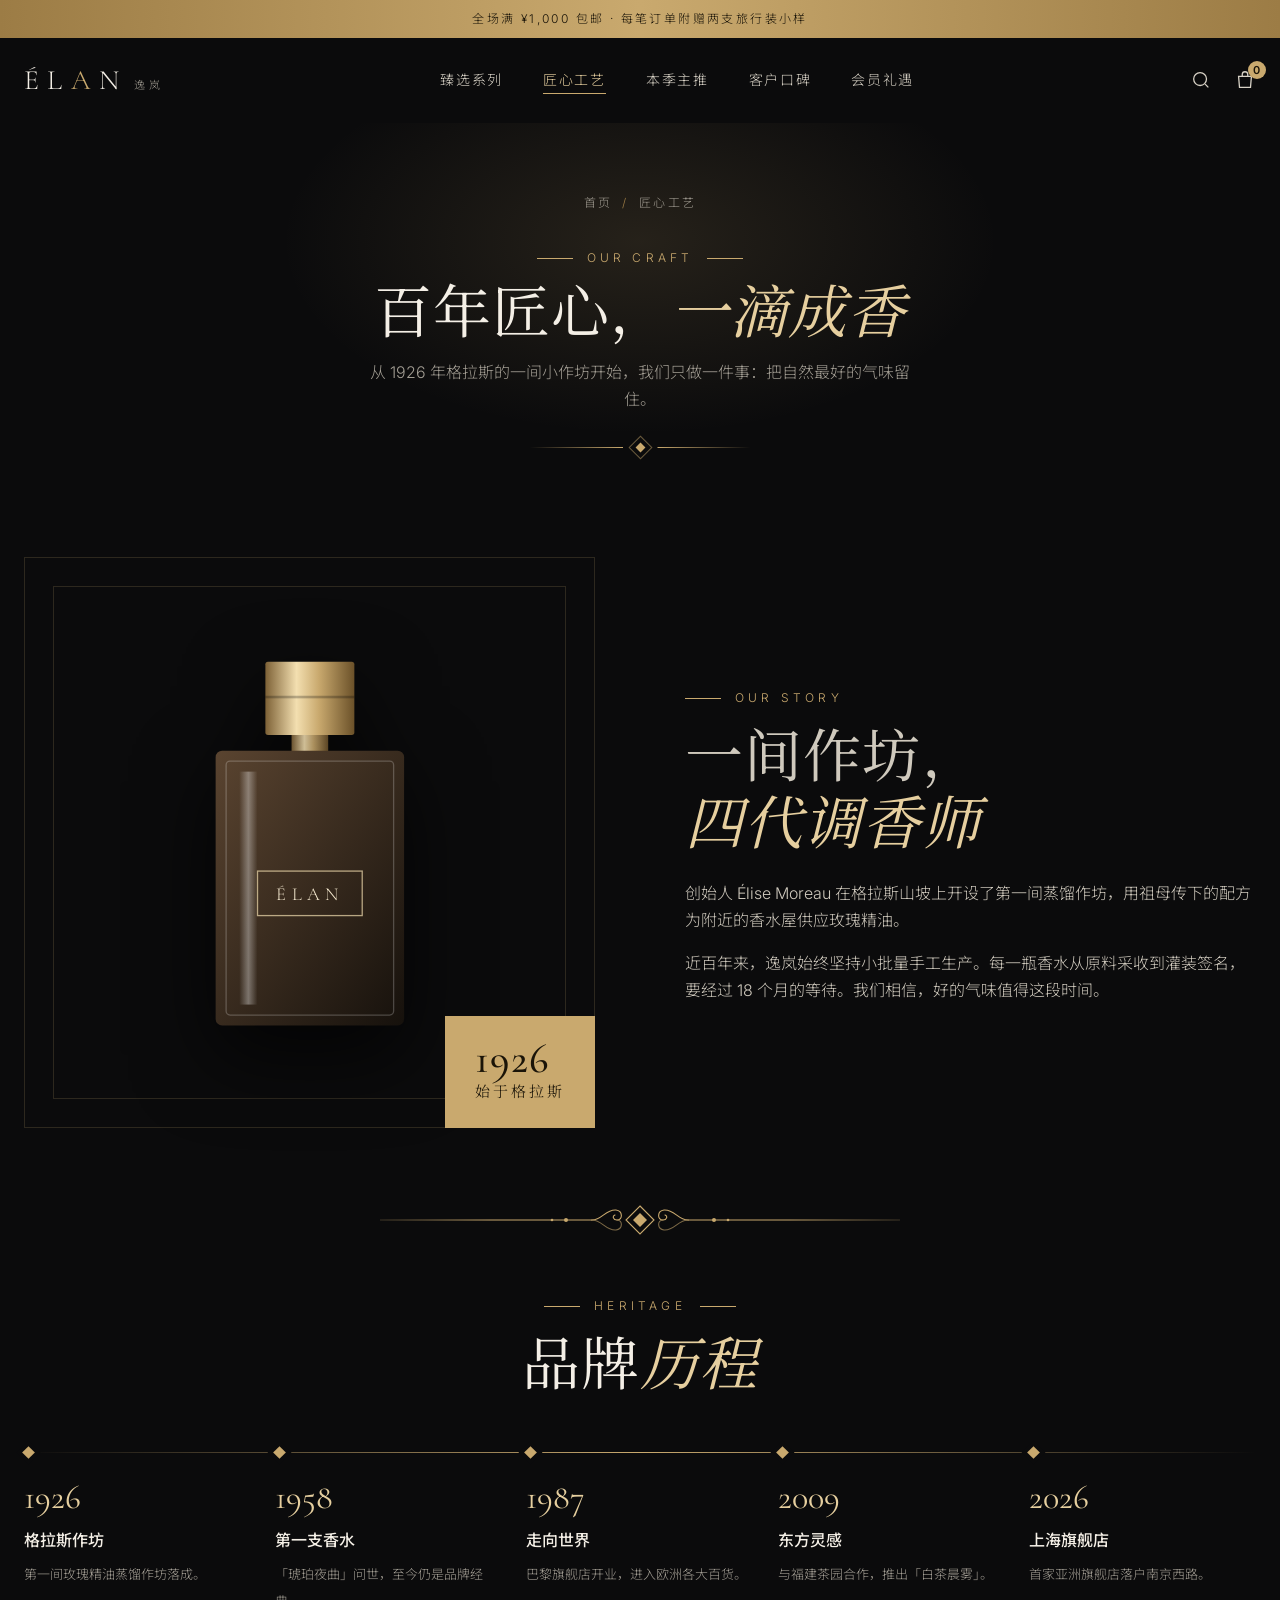
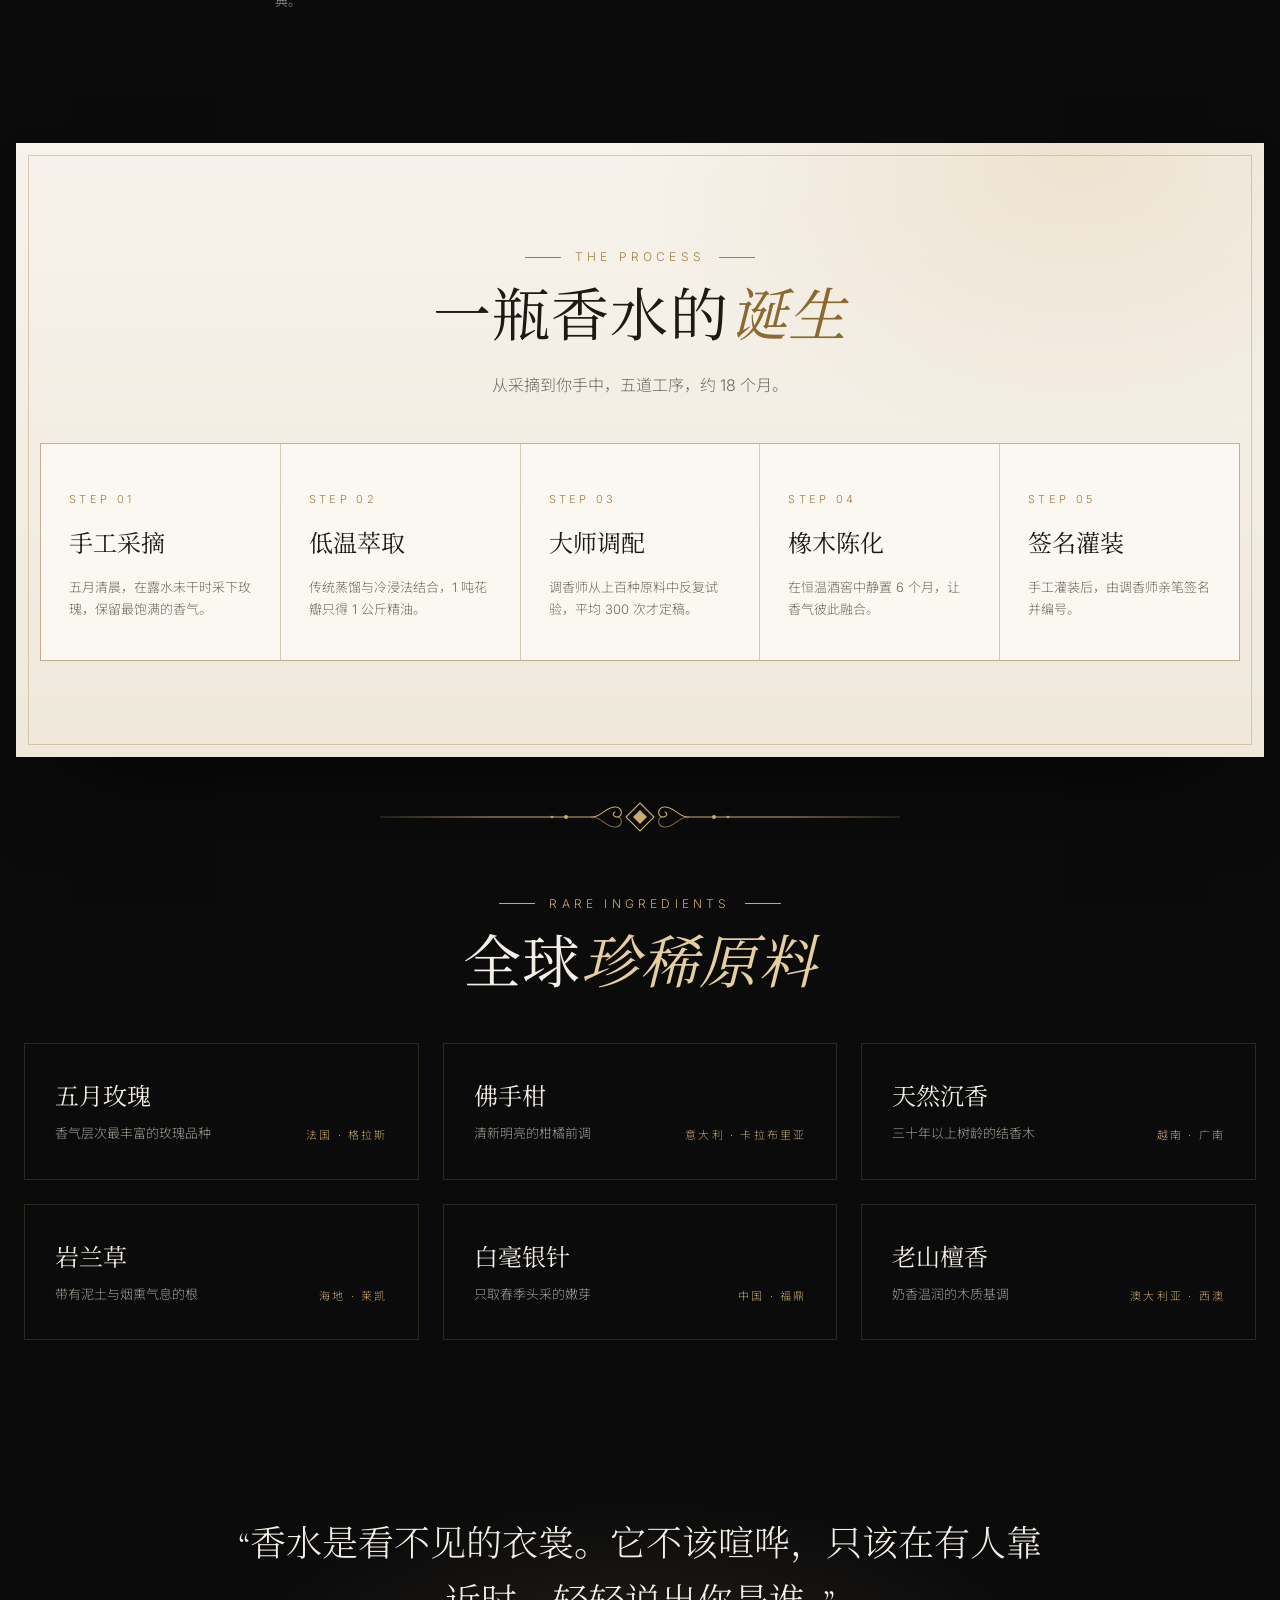
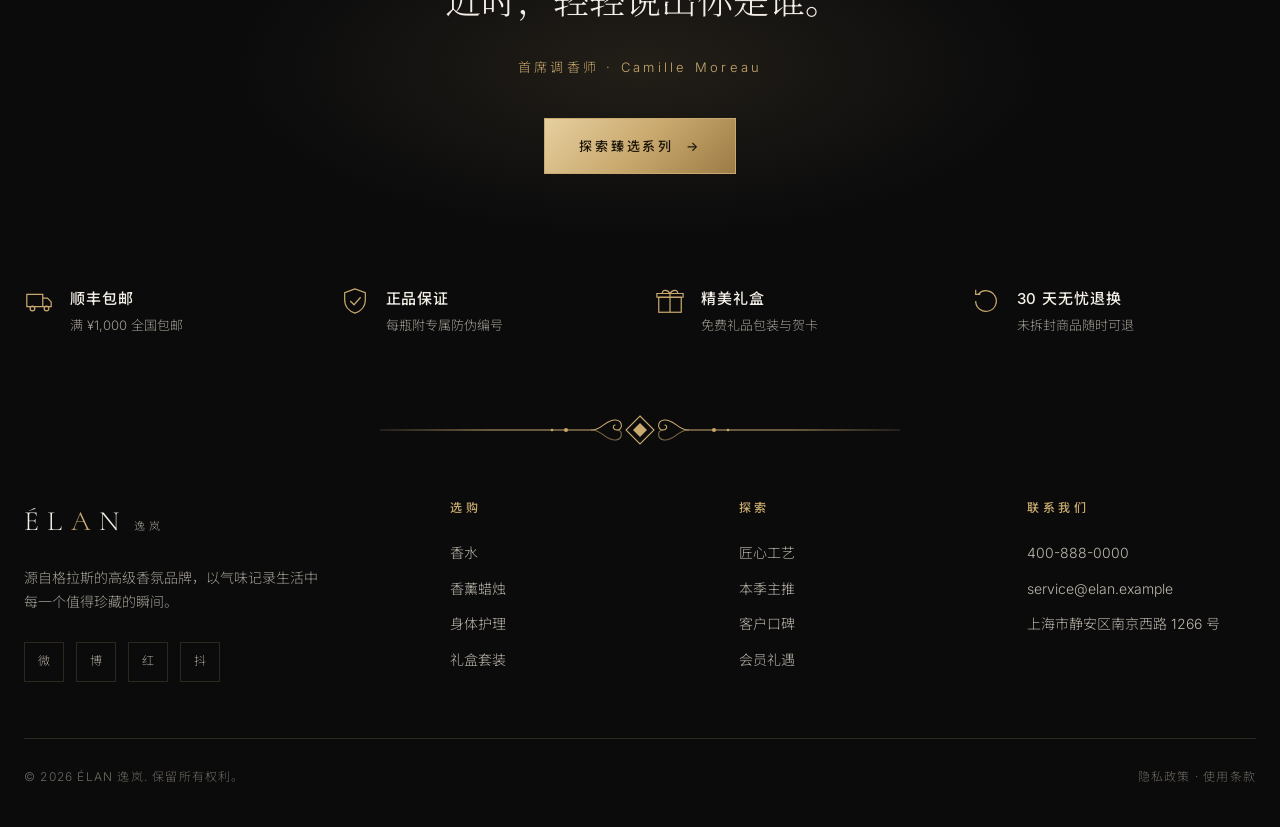
==== commit 3a348c1c: "Add home hero carousel and ivory light panels - Three-slide hero carousel (collection, limited editi" ====
--- a/craft.html
+++ b/craft.html
@@ -51,9 +51,8 @@
       </div>
     </section>
 
-    <section style="padding-top:0">
+    <section class="light">
       <div class="container">
-        <div class="divider-ornate" aria-hidden="true"><svg><use href="#flourish"/></svg></div>
         <div style="text-align:center"><span class="eyebrow eyebrow-center">The Process</span><h2 class="section-title">一瓶香水的<em>诞生</em></h2><p class="section-lead" style="margin:0 auto">从采摘到你手中，五道工序，约 18 个月。</p></div>
         <ol class="steps">
           <li class="reveal"><h4>手工采摘</h4><p>五月清晨，在露水未干时采下玫瑰，保留最饱满的香气。</p></li>
--- a/assets/styles.css
+++ b/assets/styles.css
@@ -186,7 +186,7 @@
 @keyframes float { 50% { transform: translateY(-14px); } }
 
 /* ---------- 分割线 ---------- */
-.divider-ornate { display: flex; justify-content: center; color: var(--gold); margin-bottom: 90px; }
+.divider-ornate { display: flex; justify-content: center; color: var(--gold); margin-bottom: 48px; }
 .divider-ornate svg {
   width: min(600px, 100%); height: 40px;
   -webkit-mask-image: linear-gradient(90deg, transparent, #000 25%, #000 75%, transparent);
@@ -199,7 +199,7 @@
 .divider-gem.left { margin: 8px 0 22px; width: 180px; }
 .divider-gem.left::before { display: none; }
 .divider-gem.left span { box-shadow: 0 0 0 4px #17140f, 0 0 0 5px rgba(201, 169, 110, 0.5); }
-.footer .divider-ornate { margin-bottom: 70px; }
+.footer .divider-ornate { margin-bottom: 48px; }
 
 /* ---------- 荣誉奖项条 ---------- */
 .honors {
@@ -226,8 +226,8 @@
 .honors-grid span { display: block; font-size: 12px; letter-spacing: 0.1em; color: var(--muted); }
 
 /* ---------- 通用 section ---------- */
-section { padding: 120px 0; scroll-margin-top: 100px; }
-.section-head { display: flex; justify-content: space-between; align-items: flex-end; gap: 40px; margin-bottom: 70px; flex-wrap: wrap; }
+section { padding: 88px 0; scroll-margin-top: 100px; }
+.section-head { display: flex; justify-content: space-between; align-items: flex-end; gap: 40px; margin-bottom: 48px; flex-wrap: wrap; }
 
 /* ---------- 产品 ---------- */
 .filters { display: flex; gap: 8px; flex-wrap: wrap; }
@@ -287,7 +287,7 @@
 .feature p { font-size: 14px; color: var(--muted); }
 
 /* ---------- 数据 ---------- */
-.stats { padding: 40px 0 60px; }
+.stats { padding: 24px 0 40px; }
 .stats-grid { display: grid; grid-template-columns: repeat(4, 1fr); text-align: center; }
 .stat { padding: 10px 20px; }
 .stat + .stat { border-left: 1px solid var(--line); }
@@ -325,7 +325,7 @@
 .quote footer span { font-size: 12px; color: var(--muted); letter-spacing: 0.1em; }
 
 /* ---------- CTA ---------- */
-.cta { position: relative; text-align: center; padding: 120px 0 140px; overflow: hidden; }
+.cta { position: relative; text-align: center; padding: 88px 0; overflow: hidden; }
 .cta::before { content: ""; position: absolute; inset: 0; background: radial-gradient(45% 55% at 50% 55%, rgba(201, 169, 110, 0.12), transparent 70%); }
 .cta .container { position: relative; }
 .cta .section-lead { margin: 0 auto 46px; }
@@ -339,7 +339,7 @@
 .form-note { margin-top: 18px; font-size: 13px; color: var(--gold-light); min-height: 20px; }
 
 /* ---------- 服务保障 ---------- */
-.perks { padding: 40px 0 70px; }
+.perks { padding: 24px 0 48px; }
 .perks-grid { display: grid; grid-template-columns: repeat(4, 1fr); gap: 30px; }
 .perk { display: flex; gap: 16px; align-items: flex-start; }
 .perk svg { width: 30px; flex-shrink: 0; color: var(--gold); }
@@ -347,7 +347,7 @@
 .perk span { font-size: 13px; color: var(--muted); }
 
 /* ---------- Footer ---------- */
-.footer { padding: 90px 0 40px; }
+.footer { padding: 24px 0 40px; }
 .footer-grid { display: grid; grid-template-columns: 1.6fr repeat(3, 1fr); gap: 60px; }
 .footer p { color: var(--muted); font-size: 14px; margin-top: 20px; max-width: 300px; }
 .footer h5 { font-size: 12px; letter-spacing: 0.3em; color: var(--gold); font-weight: 500; margin-bottom: 22px; }
@@ -356,7 +356,7 @@
 .socials { display: flex; gap: 12px; margin-top: 28px; }
 .socials a { width: 40px; height: 40px; border: 1px solid var(--line); display: grid; place-items: center; font-size: 12px; color: var(--muted); transition: all 0.3s; }
 .socials a:hover { border-color: var(--gold); color: var(--gold-light); }
-.footer-bottom { margin-top: 80px; padding-top: 28px; border-top: 1px solid var(--line); display: flex; justify-content: space-between; font-size: 12px; color: #6d685f; letter-spacing: 0.1em; flex-wrap: wrap; gap: 12px; }
+.footer-bottom { margin-top: 56px; padding-top: 28px; border-top: 1px solid var(--line); display: flex; justify-content: space-between; font-size: 12px; color: #6d685f; letter-spacing: 0.1em; flex-wrap: wrap; gap: 12px; }
 
 /* ---------- Toast ---------- */
 .toast {
@@ -367,7 +367,8 @@
 .toast.show { opacity: 1; transform: translate(-50%, 0); }
 
 /* ---------- 滚动渐显 ---------- */
-.reveal { opacity: 0; transform: translateY(40px); transition: opacity 1s var(--ease), transform 1s var(--ease); }
+.reveal { transition: opacity 1s var(--ease), transform 1s var(--ease); }
+.can-reveal .reveal:not(.in) { opacity: 0; transform: translateY(40px); }
 .reveal.in { opacity: 1; transform: none; }
 .reveal.d1 { transition-delay: 0.1s; }
 .reveal.d2 { transition-delay: 0.2s; }
@@ -387,7 +388,7 @@
 }
 
 @media (max-width: 860px) {
-  section { padding: 100px 0; }
+  section { padding: 64px 0; }
   .nav-links {
     position: fixed; inset: 84px 0 auto 0; flex-direction: column; gap: 0;
     background: rgba(11, 11, 12, 0.97); backdrop-filter: blur(14px);
@@ -458,7 +459,7 @@
 .page-hero .section-title { margin: 14px 0 10px; }
 .page-hero .section-lead { margin: 0 auto; }
 .page-hero .divider-gem { margin-top: 30px; }
-section.tight { padding: 50px 0 110px; }
+section.tight { padding: 40px 0 72px; }
 
 .toolbar { display: flex; justify-content: space-between; align-items: center; gap: 20px; flex-wrap: wrap; margin-bottom: 40px; padding-bottom: 24px; border-bottom: 1px solid var(--line); }
 .toolbar .count { font-size: 13px; color: var(--muted); letter-spacing: 0.1em; }
@@ -516,19 +517,19 @@
 .split { display: grid; grid-template-columns: 1fr 1fr; gap: 90px; align-items: center; }
 .split p + p { margin-top: 16px; }
 .split .prose { color: #cfc9bd; }
-.timeline { position: relative; display: grid; grid-template-columns: repeat(5, 1fr); gap: 24px; margin-top: 60px; }
+.timeline { position: relative; display: grid; grid-template-columns: repeat(5, 1fr); gap: 24px; margin-top: 44px; }
 .timeline::before { content: ""; position: absolute; left: 0; right: 0; top: 7px; height: 1px; background: linear-gradient(90deg, transparent, var(--gold), transparent); }
 .timeline li { list-style: none; position: relative; padding-top: 36px; }
 .timeline li::before { content: ""; position: absolute; top: 3px; left: 0; width: 9px; height: 9px; background: var(--gold); transform: rotate(45deg); box-shadow: 0 0 0 4px var(--bg); }
 .timeline b { display: block; font-family: var(--serif); font-weight: 400; font-size: 34px; color: var(--gold-light); line-height: 1; }
 .timeline strong { display: block; font-weight: 500; margin: 12px 0 6px; }
 .timeline span { font-size: 13px; color: var(--muted); }
-.steps { counter-reset: s; display: grid; grid-template-columns: repeat(5, 1fr); gap: 1px; background: var(--line); border: 1px solid var(--line); margin-top: 60px; }
+.steps { counter-reset: s; display: grid; grid-template-columns: repeat(5, 1fr); gap: 1px; background: var(--line); border: 1px solid var(--line); margin-top: 44px; }
 .steps li { list-style: none; counter-increment: s; background: var(--bg); padding: 40px 28px; }
 .steps li::before { content: "STEP " counter(s, decimal-leading-zero); font-size: 11px; letter-spacing: 0.3em; color: var(--gold); }
 .steps h4 { font-family: var(--serif); font-weight: 400; font-size: 24px; margin: 14px 0 10px; }
 .steps p { font-size: 13px; color: var(--muted); }
-.origins { display: grid; grid-template-columns: repeat(3, 1fr); gap: 24px; margin-top: 60px; }
+.origins { display: grid; grid-template-columns: repeat(3, 1fr); gap: 24px; margin-top: 44px; }
 .origin { padding: 34px 30px; border: 1px solid var(--line); display: flex; justify-content: space-between; gap: 20px; align-items: flex-end; transition: border-color 0.4s; }
 .origin:hover { border-color: rgba(201, 169, 110, 0.45); }
 .origin h4 { font-family: var(--serif); font-weight: 400; font-size: 24px; }
@@ -676,3 +677,129 @@
 }
 .btn { white-space: nowrap; }
 .search-box input::-webkit-search-cancel-button { display: none; }
+
+/* =========================================================
+   首页大图轮播
+   ========================================================= */
+.hero-slider { padding: 0; text-align: left; }
+.hero-slider::before { display: none; }
+.slides { display: grid; }
+.slide {
+  grid-area: 1 / 1; position: relative; overflow: hidden; min-height: 700px;
+  display: flex; align-items: center; padding: 50px 0 120px;
+  opacity: 0; visibility: hidden; transition: opacity 1.2s var(--ease), visibility 0s linear 1.2s;
+}
+.slide.is-active { opacity: 1; visibility: visible; transition: opacity 1.2s var(--ease), visibility 0s; z-index: 1; }
+.slide-bg { position: absolute; inset: 0; background-size: cover; background-position: center; transform: scale(1.08); transition: transform 7s linear; }
+.slide.is-active .slide-bg { transform: scale(1); }
+.bg-collection { background: radial-gradient(50% 55% at 50% 40%, rgba(201, 169, 110, 0.26), transparent 70%); }
+.bg-collection .hero-word { top: 30px; }
+.bg-oud { background: radial-gradient(45% 65% at 72% 52%, rgba(150, 95, 40, 0.38), transparent 70%), linear-gradient(115deg, #0b0b0c 30%, #1b140d 70%, #0b0b0c); }
+.bg-candle { background: radial-gradient(40% 55% at 30% 58%, rgba(235, 150, 60, 0.3), transparent 70%), radial-gradient(70% 80% at 30% 100%, rgba(120, 60, 20, 0.25), transparent 70%), linear-gradient(180deg, #0b0b0c, #110c08); }
+.smoke { position: absolute; width: 340px; height: 520px; border-radius: 50%; background: radial-gradient(closest-side, rgba(230, 210, 180, 0.08), transparent); filter: blur(20px); animation: smoke 14s ease-in-out infinite; }
+.smoke.s1 { right: 18%; bottom: -20%; }
+.smoke.s2 { right: 28%; bottom: -30%; animation-delay: -5s; width: 260px; }
+.smoke.s3 { right: 10%; bottom: -25%; animation-delay: -9s; width: 300px; }
+@keyframes smoke { 0% { transform: translateY(0) scaleX(1); opacity: 0; } 30% { opacity: 1; } 100% { transform: translateY(-60%) scaleX(1.6); opacity: 0; } }
+
+.slide-inner { position: relative; z-index: 1; width: min(var(--max), 100% - 48px); }
+.slide-inner.center { display: flex; flex-direction: column; align-items: center; text-align: center; }
+.slide-inner.center .hero-stage { margin: 24px 0 4px; }
+.split-slide { display: grid; grid-template-columns: 1fr 1fr; gap: 60px; align-items: center; }
+.split-slide.reverse .slide-copy { order: 2; }
+.slide-copy p, .slide-inner.center p { color: var(--muted); font-size: 16px; max-width: 480px; margin-bottom: 34px; }
+.slide-inner.center p { margin-inline: auto; }
+.split-slide .slide-copy p { margin: 0 0 34px; }
+.slide-title { font-family: var(--serif); font-weight: 300; font-size: clamp(48px, 7vw, 100px); line-height: 1.05; letter-spacing: 0.06em; margin: 18px 0 20px; }
+.slide-title em { font-style: normal; background: linear-gradient(120deg, var(--gold-light), var(--gold-deep)); -webkit-background-clip: text; background-clip: text; color: transparent; }
+.slide-price { font-family: var(--serif); font-size: 34px; color: var(--gold-light); margin: -8px 0 30px; }
+.slide-price small { font-family: var(--sans); font-size: 13px; color: var(--muted); }
+.split-slide .hero-cta { justify-content: flex-start; }
+.slide-visual { position: relative; display: grid; place-items: center; min-height: 460px; }
+.slide-bottle { width: 250px; filter: drop-shadow(0 40px 50px rgba(0, 0, 0, 0.8)); animation: float 7s ease-in-out infinite; }
+.candles { display: flex; align-items: flex-end; justify-content: center; gap: 26px; }
+.candle { position: relative; filter: drop-shadow(0 30px 30px rgba(0, 0, 0, 0.7)); }
+.candle.c-main { width: 210px; }
+.candle.c-side { width: 140px; opacity: 0.9; }
+.flame {
+  position: absolute; left: 50%; top: calc(31% - 34px); width: 14px; height: 30px; margin-left: -7px; z-index: 2;
+  background: radial-gradient(ellipse at 50% 75%, #fff8e0 0%, #ffd27a 35%, #f08a2a 70%, transparent 72%);
+  border-radius: 50% 50% 50% 50% / 65% 65% 35% 35%; transform-origin: 50% 90%;
+  box-shadow: 0 0 30px 10px rgba(255, 170, 70, 0.35), 0 0 80px 30px rgba(255, 140, 40, 0.15);
+  animation: flicker 2.4s ease-in-out infinite;
+}
+.c-side .flame { top: calc(31% - 26px); width: 10px; height: 22px; margin-left: -5px; animation-delay: -0.8s; }
+@keyframes flicker { 0%, 100% { transform: scale(1) rotate(-1deg); } 25% { transform: scale(1.06, 0.94) rotate(2deg); } 50% { transform: scale(0.96, 1.05) rotate(-2deg); } 75% { transform: scale(1.03) rotate(1deg); } }
+
+.slider-ui { position: relative; z-index: 2; display: flex; align-items: flex-end; justify-content: space-between; gap: 30px; margin-top: -96px; padding-bottom: 32px; }
+.slider-tabs { display: grid; grid-template-columns: repeat(3, minmax(0, 200px)); gap: 20px; flex: 1; }
+.slider-tab { text-align: left; padding-top: 14px; font-size: 12px; letter-spacing: 0.15em; color: var(--muted); position: relative; transition: color 0.3s; }
+.slider-tab b { display: block; font-family: var(--serif); font-weight: 400; font-size: 14px; color: var(--gold); margin-bottom: 2px; }
+.slider-tab::before { content: ""; position: absolute; top: 0; left: 0; right: 0; height: 1px; background: rgba(255, 255, 255, 0.15); }
+.slider-tab i { position: absolute; top: 0; left: 0; height: 1px; width: 0; background: var(--gold-light); }
+.slider-tab.on { color: var(--ivory); }
+.slider-tab.on i { animation: progress var(--dur, 6s) linear forwards; }
+.hero-slider.paused .slider-tab.on i { animation-play-state: paused; }
+@keyframes progress { to { width: 100%; } }
+.slider-arrows { display: flex; gap: 10px; }
+.arrow-btn { width: 50px; height: 50px; border: 1px solid var(--line); color: var(--gold-light); font-size: 18px; transition: all 0.3s; }
+.arrow-btn:hover { border-color: var(--gold); background: rgba(201, 169, 110, 0.08); }
+.hero-slider + .hero-bar, .hero-slider .hero-bar { margin-top: 20px; }
+
+@media (max-width: 860px) {
+  .slide { min-height: 0; padding: 30px 0 120px; }
+  .split-slide { grid-template-columns: 1fr; gap: 10px; text-align: center; }
+  .split-slide .slide-copy, .split-slide.reverse .slide-copy { order: 2; }
+  .split-slide .slide-copy p { margin: 0 auto 30px; }
+  .split-slide .hero-cta { justify-content: center; }
+  .split-slide .eyebrow { justify-content: center; }
+  .slide-visual { min-height: 300px; }
+  .slide-bottle { width: 170px; }
+  .candle.c-main { width: 150px; }
+  .candle.c-side { width: 96px; }
+  .slider-tabs { grid-template-columns: repeat(3, 1fr); gap: 10px; }
+  .slider-arrows { display: none; }
+}
+@media (max-width: 560px) {
+  .slider-tab { font-size: 0; letter-spacing: 0; }
+  .slider-tab b { font-size: 12px; }
+  .candles { gap: 12px; }
+  .candle.c-side { width: 76px; }
+}
+
+/* =========================================================
+   象牙白浅色板块：在任意 section 上加 class="light"
+   ========================================================= */
+section.light {
+  --bg: #f4efe6; --bg-soft: #ece5d8; --bg-card: #fbf8f2;
+  --ivory: #1d1a16; --muted: #6f685d; --line: rgba(140, 108, 58, 0.28);
+  --gold: #a07e44; --gold-light: #8a6a30; --gold-deep: #6f5426;
+  position: relative; width: min(1400px, 100% - 32px); margin: 40px auto;
+  padding: 96px 0; color: var(--ivory);
+  background:
+    radial-gradient(60% 80% at 85% 0%, rgba(201, 169, 110, 0.22), transparent 60%),
+    linear-gradient(180deg, #f7f3ec, #efe8db);
+  box-shadow: 0 50px 100px -50px rgba(0, 0, 0, 0.9);
+}
+section.light::after { content: ""; position: absolute; inset: 12px; border: 1px solid rgba(160, 126, 68, 0.35); pointer-events: none; }
+section.light .btn-primary { color: #fbf6ec; background: linear-gradient(135deg, #2a241c, #14110d); border-color: #14110d; }
+section.light .btn-primary:hover { box-shadow: 0 12px 30px -10px rgba(0, 0, 0, 0.5); }
+section.light .craft-visual { background: radial-gradient(60% 60% at 50% 45%, rgba(201, 169, 110, 0.25), transparent 70%), #1a1714; border-color: #1a1714; }
+section.light .craft-visual::before { border-color: rgba(201, 169, 110, 0.3); }
+section.light .craft-visual .year { background: #1a1714; color: #e6cf9f; }
+section.light .feature p, section.light .section-lead { color: var(--muted); }
+section.light .steps li { background: #fbf8f2; }
+section.light .tier-card { background: #fbf8f2; }
+section.light .tier-card.featured { background: #1a1714; color: #f4efe6; border-color: #1a1714; --muted: #a39e94; }
+section.light .tier-card.featured h3 { color: #f4efe6; }
+section.light .tier-card.featured .req { color: #c9a96e; }
+section.light .tier-card.featured ul { color: #cfc9bd; }
+section.light .tier-card.featured li::before { color: #c9a96e; }
+section.light .tier-card .ribbon { background: #c9a96e; }
+section.light .compare th { color: var(--gold-deep); }
+section.light .compare td:first-child { color: var(--ivory); }
+section.light .eyebrow::before, section.light .eyebrow-center::after { background: var(--gold); }
+@media (max-width: 860px) { section.light { padding: 64px 0; margin: 24px auto; } }
+section.light .tier-card ul { color: #4a443b; }
+section.light .tier-card.featured ul { color: #cfc9bd; }
+section.light .split .prose, section.light .steps p { color: var(--muted); }
